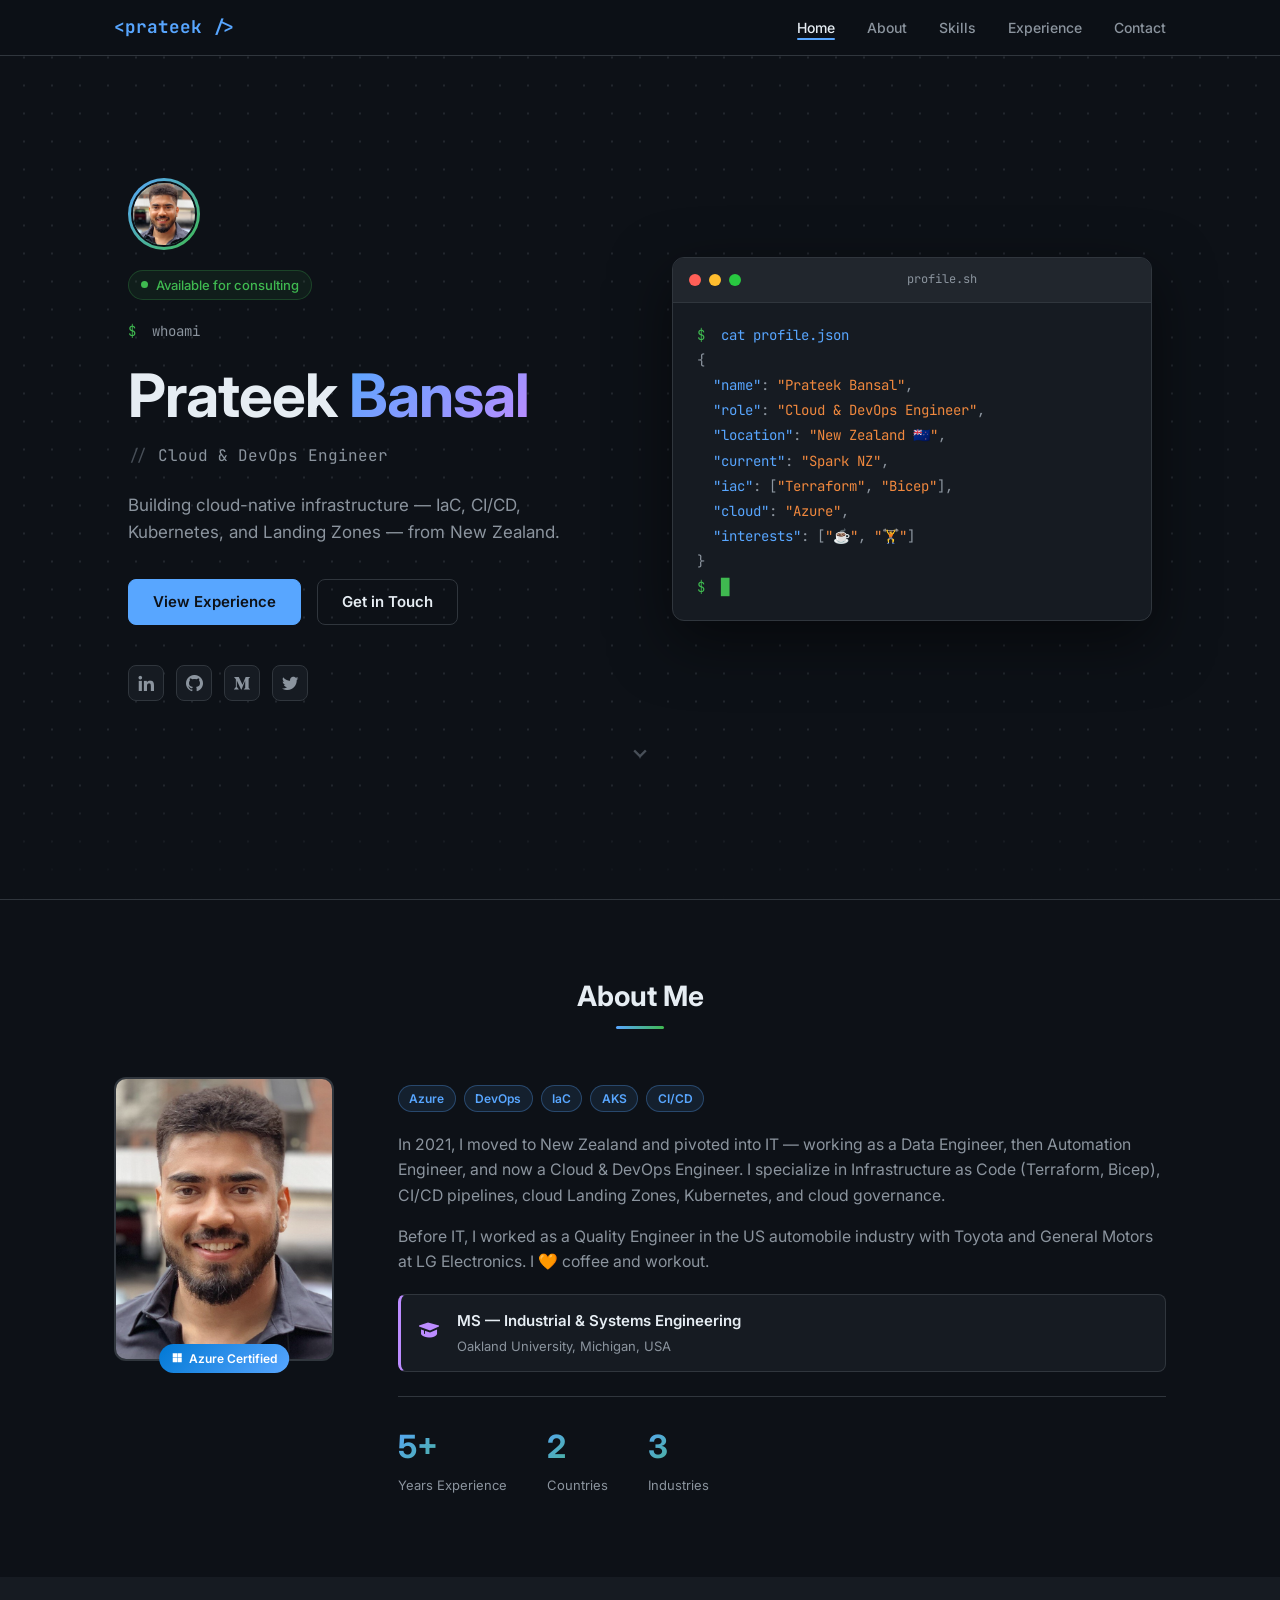
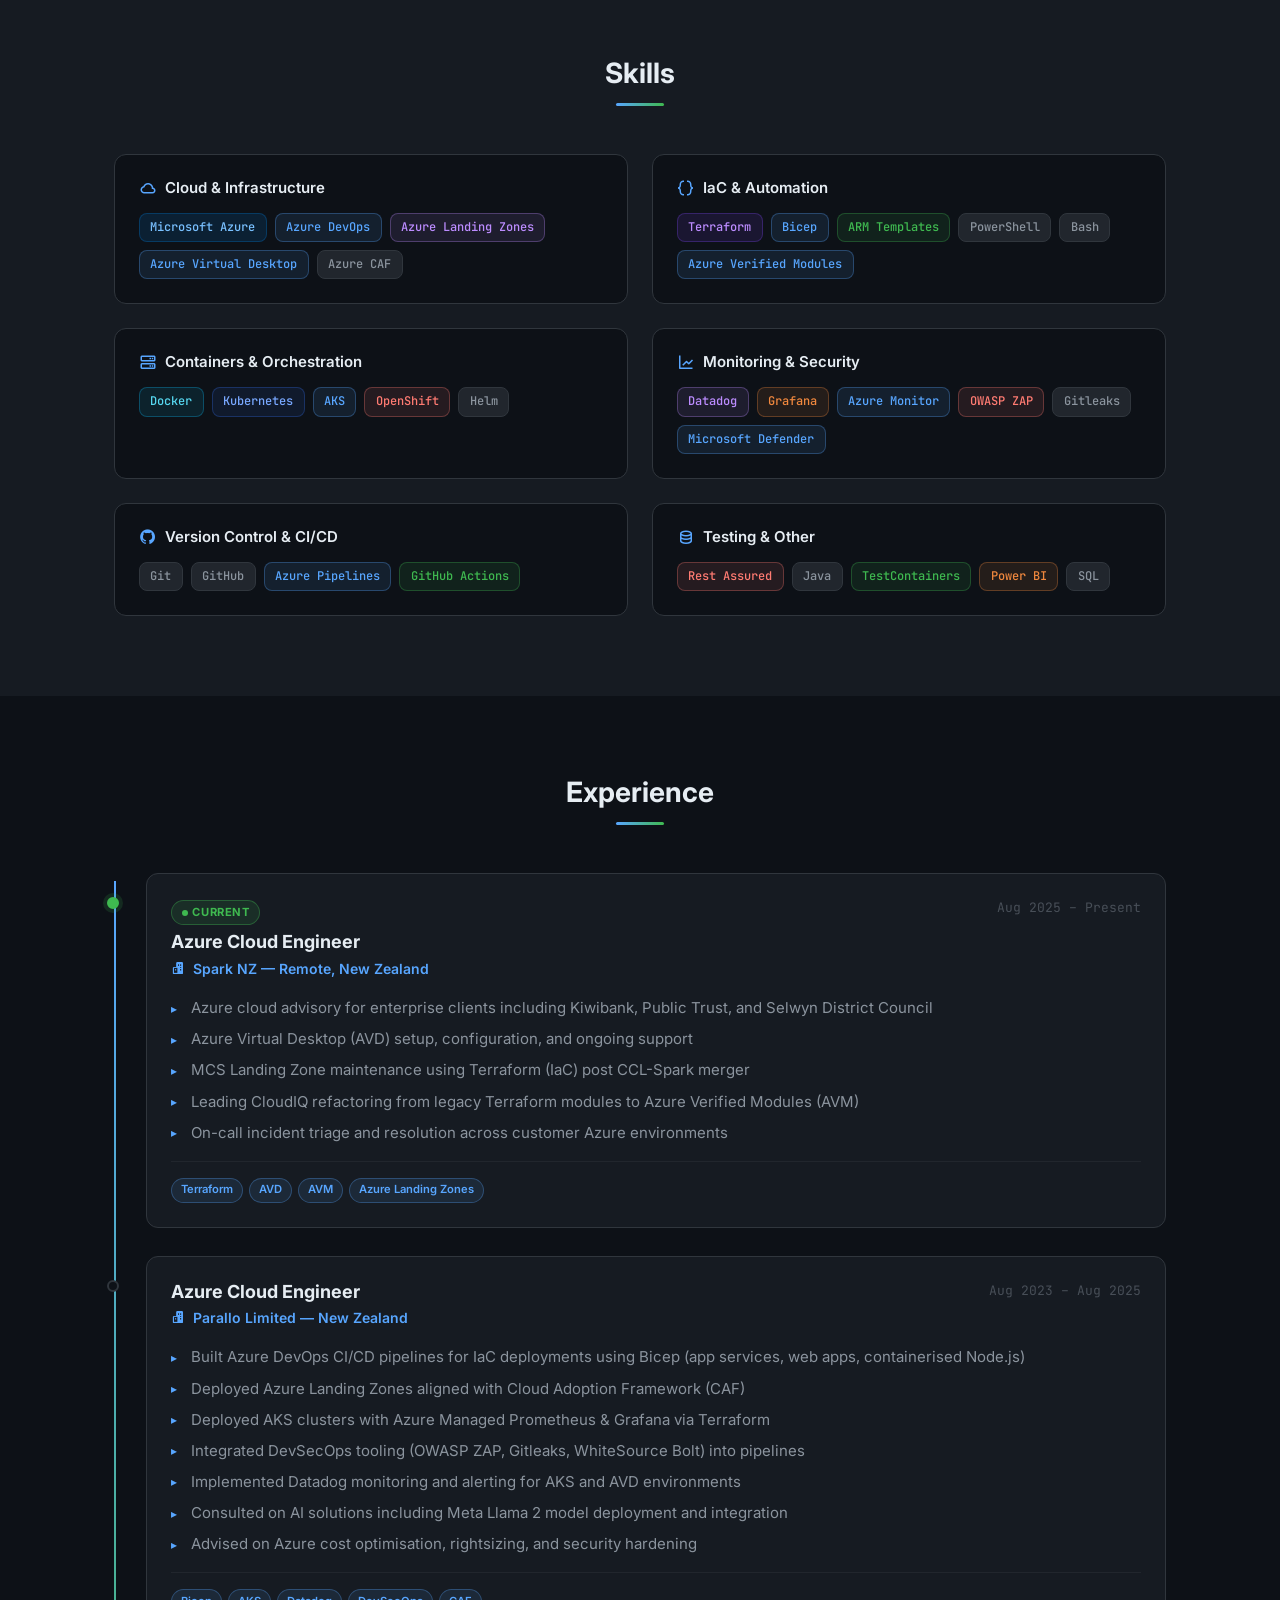
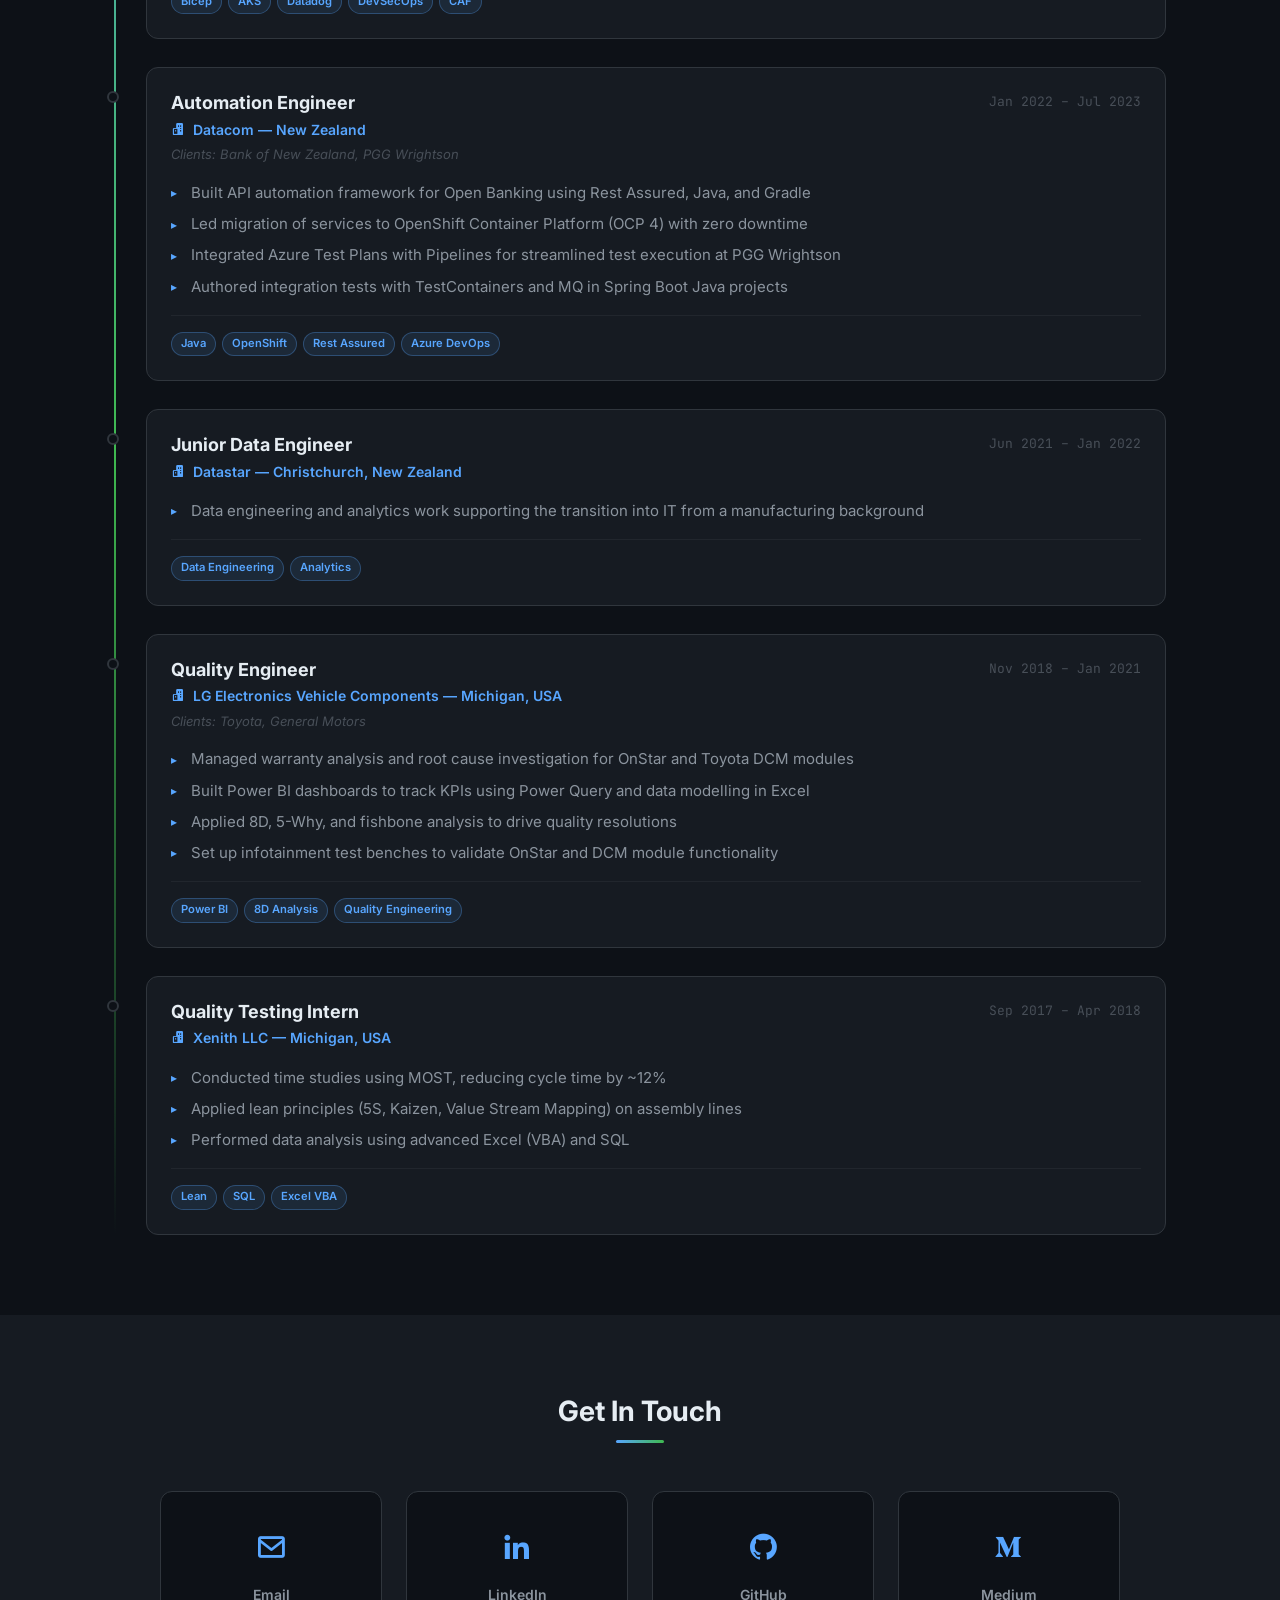
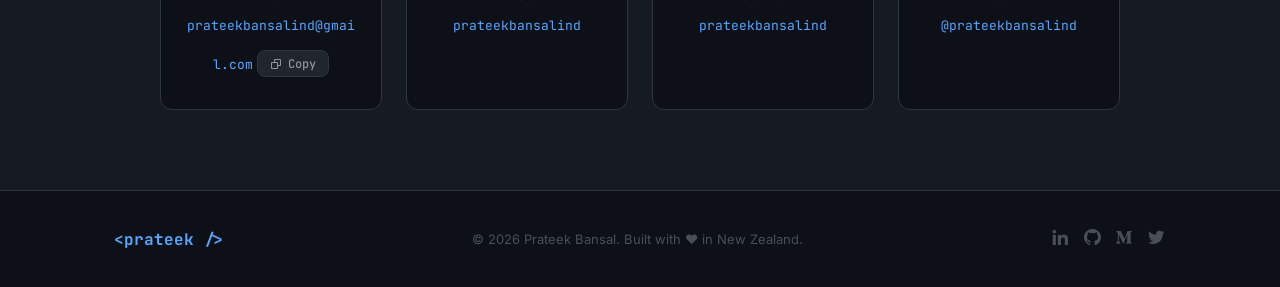
==== index.html @ eccf3412 "Initial commit" ====
<!DOCTYPE html>
<html lang="en">
    <head>
        <meta charset="UTF-8">
        <meta name="viewport" content="width=device-width, initial-scale=1.0">
        <link rel="stylesheet" href="assets/css/styles.css">
        <link href='https://unpkg.com/boxicons@2.1.2/css/boxicons.min.css' rel='stylesheet'>
        <link rel="preconnect" href="https://fonts.googleapis.com">
        <link rel="preconnect" href="https://fonts.gstatic.com" crossorigin>
        <link href="https://fonts.googleapis.com/css2?family=JetBrains+Mono:wght@400;500;700&family=Inter:wght@400;500;600;700&display=swap" rel="stylesheet">
        <title>Prateek Bansal — Cloud Engineer</title>
    </head>
    <body>

        <!-- Scroll progress bar -->
        <div class="scroll-progress" id="scroll-progress"></div>

        <!--===== HEADER =====-->
        <header class="l-header" id="header">
            <nav class="nav bd-container">
                <a href="#" class="nav__logo">&lt;prateek /&gt;</a>

                <div class="nav__menu" id="nav-menu">
                    <ul class="nav__list">
                        <li><a href="#home"       class="nav__link active">Home</a></li>
                        <li><a href="#about"      class="nav__link">About</a></li>
                        <li><a href="#skills"     class="nav__link">Skills</a></li>
                        <li><a href="#experience" class="nav__link">Experience</a></li>
                        <li><a href="#contact"    class="nav__link">Contact</a></li>
                    </ul>
                </div>

                <div class="nav__toggle" id="nav-toggle">
                    <i class='bx bx-menu'></i>
                </div>
            </nav>
        </header>

        <main>
            <!--===== HOME =====-->
            <section class="home" id="home">
                <div class="home__container bd-container">
                    <div class="home__content">

                        <!-- Avatar -->
                        <div class="home__avatar">
                            <img src="assets/img/Linkedin_Pic.jpg" alt="Prateek Bansal">
                        </div>

                        <!-- Status badge -->
                        <div class="home__status">
                            <span class="status-dot"></span>
                            Available for consulting
                        </div>

                        <div class="home__greeting">
                            <span class="home__prompt">$</span>
                            <span class="home__cmd">whoami</span>
                        </div>

                        <h1 class="home__title">Prateek <span class="home__title-accent">Bansal</span></h1>

                        <div class="home__role">
                            <span class="home__role-prefix">// </span>Cloud &amp; DevOps Engineer
                        </div>

                        <p class="home__description">Building cloud-native infrastructure &mdash; IaC, CI/CD, Kubernetes, and Landing Zones &mdash; from New Zealand.</p>

                        <div class="home__cta">
                            <a href="#experience" class="btn btn--primary">View Experience</a>
                            <a href="#contact"    class="btn btn--ghost">Get in Touch</a>
                        </div>

                        <div class="home__social">
                            <a href="https://www.linkedin.com/in/prateekbansalind/" target="_blank" class="home__social-link" aria-label="LinkedIn">
                                <i class='bx bxl-linkedin'></i>
                            </a>
                            <a href="https://github.com/prateekbansalind" target="_blank" class="home__social-link" aria-label="GitHub">
                                <i class='bx bxl-github'></i>
                            </a>
                            <a href="https://medium.com/@prateekbansalind" target="_blank" class="home__social-link" aria-label="Medium">
                                <i class='bx bxl-medium'></i>
                            </a>
                            <a href="https://twitter.com/prateekbansalin" target="_blank" class="home__social-link" aria-label="Twitter">
                                <i class='bx bxl-twitter'></i>
                            </a>
                        </div>
                    </div>

                    <!-- Terminal -->
                    <div class="home__terminal">
                        <div class="terminal">
                            <div class="terminal__header">
                                <span class="terminal__dot terminal__dot--red"></span>
                                <span class="terminal__dot terminal__dot--yellow"></span>
                                <span class="terminal__dot terminal__dot--green"></span>
                                <span class="terminal__title">profile.sh</span>
                            </div>
                            <div class="terminal__body" id="terminal-body">
                                <!-- Lines are injected by JS for typing effect -->
                            </div>
                        </div>
                    </div>
                </div>

                <div class="home__scroll">
                    <a href="#about"><i class='bx bx-chevron-down'></i></a>
                </div>
            </section>

            <!--===== ABOUT =====-->
            <section class="about section" id="about">
                <div class="bd-container">
                    <h2 class="section__title">About Me</h2>

                    <div class="about__container">
                        <div class="about__img-wrap">
                            <div class="about__img-frame">
                                <img src="assets/img/Linkedin_Pic.jpg" alt="Prateek Bansal">
                            </div>
                            <div class="about__img-badge">
                                <i class='bx bxl-microsoft'></i> Azure Certified
                            </div>
                        </div>

                        <div class="about__content">
                            <div class="about__tag-row">
                                <span class="tag">Azure</span>
                                <span class="tag">DevOps</span>
                                <span class="tag">IaC</span>
                                <span class="tag">AKS</span>
                                <span class="tag">CI/CD</span>
                            </div>

                            <p class="about__text">In 2021, I moved to New Zealand and pivoted into IT &mdash; working as a Data Engineer, then Automation Engineer, and now a Cloud &amp; DevOps Engineer. I specialize in Infrastructure as Code (Terraform, Bicep), CI/CD pipelines, cloud Landing Zones, Kubernetes, and cloud governance.</p>
                            <p class="about__text">Before IT, I worked as a Quality Engineer in the US automobile industry with Toyota and General Motors at LG Electronics. I &#x1F9E1; coffee and workout.</p>

                            <!-- Education card -->
                            <div class="education__card">
                                <div class="education__icon"><i class='bx bxs-graduation'></i></div>
                                <div>
                                    <p class="education__degree">MS — Industrial &amp; Systems Engineering</p>
                                    <p class="education__school">Oakland University, Michigan, USA</p>
                                </div>
                            </div>

                            <div class="about__stats">
                                <div class="about__stat">
                                    <span class="about__stat-number">5+</span>
                                    <span class="about__stat-label">Years Experience</span>
                                </div>
                                <div class="about__stat">
                                    <span class="about__stat-number">2</span>
                                    <span class="about__stat-label">Countries</span>
                                </div>
                                <div class="about__stat">
                                    <span class="about__stat-number">3</span>
                                    <span class="about__stat-label">Industries</span>
                                </div>
                            </div>
                        </div>
                    </div>
                </div>
            </section>

            <!--===== SKILLS =====-->
            <section class="skills section" id="skills">
                <div class="bd-container">
                    <h2 class="section__title">Skills</h2>

                    <div class="skills__grid">
                        <div class="skills__category">
                            <h3 class="skills__category-title"><i class='bx bx-cloud'></i> Cloud &amp; Infrastructure</h3>
                            <div class="skills__chips">
                                <span class="chip chip--azure">Microsoft Azure</span>
                                <span class="chip chip--blue">Azure DevOps</span>
                                <span class="chip chip--purple">Azure Landing Zones</span>
                                <span class="chip chip--blue">Azure Virtual Desktop</span>
                                <span class="chip chip--dark">Azure CAF</span>
                            </div>
                        </div>

                        <div class="skills__category">
                            <h3 class="skills__category-title"><i class='bx bx-code-curly'></i> IaC &amp; Automation</h3>
                            <div class="skills__chips">
                                <span class="chip chip--terraform">Terraform</span>
                                <span class="chip chip--blue">Bicep</span>
                                <span class="chip chip--green">ARM Templates</span>
                                <span class="chip chip--dark">PowerShell</span>
                                <span class="chip chip--dark">Bash</span>
                                <span class="chip chip--blue">Azure Verified Modules</span>
                            </div>
                        </div>

                        <div class="skills__category">
                            <h3 class="skills__category-title"><i class='bx bx-server'></i> Containers &amp; Orchestration</h3>
                            <div class="skills__chips">
                                <span class="chip chip--docker">Docker</span>
                                <span class="chip chip--kubernetes">Kubernetes</span>
                                <span class="chip chip--blue">AKS</span>
                                <span class="chip chip--red">OpenShift</span>
                                <span class="chip chip--dark">Helm</span>
                            </div>
                        </div>

                        <div class="skills__category">
                            <h3 class="skills__category-title"><i class='bx bx-line-chart'></i> Monitoring &amp; Security</h3>
                            <div class="skills__chips">
                                <span class="chip chip--purple">Datadog</span>
                                <span class="chip chip--orange">Grafana</span>
                                <span class="chip chip--blue">Azure Monitor</span>
                                <span class="chip chip--red">OWASP ZAP</span>
                                <span class="chip chip--dark">Gitleaks</span>
                                <span class="chip chip--blue">Microsoft Defender</span>
                            </div>
                        </div>

                        <div class="skills__category">
                            <h3 class="skills__category-title"><i class='bx bxl-github'></i> Version Control &amp; CI/CD</h3>
                            <div class="skills__chips">
                                <span class="chip chip--dark">Git</span>
                                <span class="chip chip--dark">GitHub</span>
                                <span class="chip chip--blue">Azure Pipelines</span>
                                <span class="chip chip--green">GitHub Actions</span>
                            </div>
                        </div>

                        <div class="skills__category">
                            <h3 class="skills__category-title"><i class='bx bx-data'></i> Testing &amp; Other</h3>
                            <div class="skills__chips">
                                <span class="chip chip--red">Rest Assured</span>
                                <span class="chip chip--dark">Java</span>
                                <span class="chip chip--green">TestContainers</span>
                                <span class="chip chip--orange">Power BI</span>
                                <span class="chip chip--dark">SQL</span>
                            </div>
                        </div>
                    </div>
                </div>
            </section>

            <!--===== EXPERIENCE =====-->
            <section class="experience section" id="experience">
                <div class="bd-container">
                    <h2 class="section__title">Experience</h2>

                    <div class="timeline">

                        <div class="timeline__item timeline__item--current">
                            <div class="timeline__marker"></div>
                            <div class="timeline__card">
                                <div class="timeline__header">
                                    <div>
                                        <span class="timeline__badge">Current</span>
                                        <h3 class="timeline__role">Azure Cloud Engineer</h3>
                                        <p class="timeline__company"><i class='bx bxs-buildings'></i> Spark NZ &mdash; Remote, New Zealand</p>
                                    </div>
                                    <span class="timeline__date">Aug 2025 – Present</span>
                                </div>
                                <ul class="timeline__list">
                                    <li>Azure cloud advisory for enterprise clients including Kiwibank, Public Trust, and Selwyn District Council</li>
                                    <li>Azure Virtual Desktop (AVD) setup, configuration, and ongoing support</li>
                                    <li>MCS Landing Zone maintenance using Terraform (IaC) post CCL-Spark merger</li>
                                    <li>Leading CloudIQ refactoring from legacy Terraform modules to Azure Verified Modules (AVM)</li>
                                    <li>On-call incident triage and resolution across customer Azure environments</li>
                                </ul>
                                <div class="timeline__tags">
                                    <span class="tag tag--sm">Terraform</span>
                                    <span class="tag tag--sm">AVD</span>
                                    <span class="tag tag--sm">AVM</span>
                                    <span class="tag tag--sm">Azure Landing Zones</span>
                                </div>
                            </div>
                        </div>

                        <div class="timeline__item">
                            <div class="timeline__marker"></div>
                            <div class="timeline__card">
                                <div class="timeline__header">
                                    <div>
                                        <h3 class="timeline__role">Azure Cloud Engineer</h3>
                                        <p class="timeline__company"><i class='bx bxs-buildings'></i> Parallo Limited &mdash; New Zealand</p>
                                    </div>
                                    <span class="timeline__date">Aug 2023 – Aug 2025</span>
                                </div>
                                <ul class="timeline__list">
                                    <li>Built Azure DevOps CI/CD pipelines for IaC deployments using Bicep (app services, web apps, containerised Node.js)</li>
                                    <li>Deployed Azure Landing Zones aligned with Cloud Adoption Framework (CAF)</li>
                                    <li>Deployed AKS clusters with Azure Managed Prometheus &amp; Grafana via Terraform</li>
                                    <li>Integrated DevSecOps tooling (OWASP ZAP, Gitleaks, WhiteSource Bolt) into pipelines</li>
                                    <li>Implemented Datadog monitoring and alerting for AKS and AVD environments</li>
                                    <li>Consulted on AI solutions including Meta Llama 2 model deployment and integration</li>
                                    <li>Advised on Azure cost optimisation, rightsizing, and security hardening</li>
                                </ul>
                                <div class="timeline__tags">
                                    <span class="tag tag--sm">Bicep</span>
                                    <span class="tag tag--sm">AKS</span>
                                    <span class="tag tag--sm">Datadog</span>
                                    <span class="tag tag--sm">DevSecOps</span>
                                    <span class="tag tag--sm">CAF</span>
                                </div>
                            </div>
                        </div>

                        <div class="timeline__item">
                            <div class="timeline__marker"></div>
                            <div class="timeline__card">
                                <div class="timeline__header">
                                    <div>
                                        <h3 class="timeline__role">Automation Engineer</h3>
                                        <p class="timeline__company"><i class='bx bxs-buildings'></i> Datacom &mdash; New Zealand</p>
                                        <p class="timeline__clients">Clients: Bank of New Zealand, PGG Wrightson</p>
                                    </div>
                                    <span class="timeline__date">Jan 2022 – Jul 2023</span>
                                </div>
                                <ul class="timeline__list">
                                    <li>Built API automation framework for Open Banking using Rest Assured, Java, and Gradle</li>
                                    <li>Led migration of services to OpenShift Container Platform (OCP 4) with zero downtime</li>
                                    <li>Integrated Azure Test Plans with Pipelines for streamlined test execution at PGG Wrightson</li>
                                    <li>Authored integration tests with TestContainers and MQ in Spring Boot Java projects</li>
                                </ul>
                                <div class="timeline__tags">
                                    <span class="tag tag--sm">Java</span>
                                    <span class="tag tag--sm">OpenShift</span>
                                    <span class="tag tag--sm">Rest Assured</span>
                                    <span class="tag tag--sm">Azure DevOps</span>
                                </div>
                            </div>
                        </div>

                        <div class="timeline__item">
                            <div class="timeline__marker"></div>
                            <div class="timeline__card">
                                <div class="timeline__header">
                                    <div>
                                        <h3 class="timeline__role">Junior Data Engineer</h3>
                                        <p class="timeline__company"><i class='bx bxs-buildings'></i> Datastar &mdash; Christchurch, New Zealand</p>
                                    </div>
                                    <span class="timeline__date">Jun 2021 – Jan 2022</span>
                                </div>
                                <ul class="timeline__list">
                                    <li>Data engineering and analytics work supporting the transition into IT from a manufacturing background</li>
                                </ul>
                                <div class="timeline__tags">
                                    <span class="tag tag--sm">Data Engineering</span>
                                    <span class="tag tag--sm">Analytics</span>
                                </div>
                            </div>
                        </div>

                        <div class="timeline__item">
                            <div class="timeline__marker"></div>
                            <div class="timeline__card">
                                <div class="timeline__header">
                                    <div>
                                        <h3 class="timeline__role">Quality Engineer</h3>
                                        <p class="timeline__company"><i class='bx bxs-buildings'></i> LG Electronics Vehicle Components &mdash; Michigan, USA</p>
                                        <p class="timeline__clients">Clients: Toyota, General Motors</p>
                                    </div>
                                    <span class="timeline__date">Nov 2018 – Jan 2021</span>
                                </div>
                                <ul class="timeline__list">
                                    <li>Managed warranty analysis and root cause investigation for OnStar and Toyota DCM modules</li>
                                    <li>Built Power BI dashboards to track KPIs using Power Query and data modelling in Excel</li>
                                    <li>Applied 8D, 5-Why, and fishbone analysis to drive quality resolutions</li>
                                    <li>Set up infotainment test benches to validate OnStar and DCM module functionality</li>
                                </ul>
                                <div class="timeline__tags">
                                    <span class="tag tag--sm">Power BI</span>
                                    <span class="tag tag--sm">8D Analysis</span>
                                    <span class="tag tag--sm">Quality Engineering</span>
                                </div>
                            </div>
                        </div>

                        <div class="timeline__item">
                            <div class="timeline__marker"></div>
                            <div class="timeline__card">
                                <div class="timeline__header">
                                    <div>
                                        <h3 class="timeline__role">Quality Testing Intern</h3>
                                        <p class="timeline__company"><i class='bx bxs-buildings'></i> Xenith LLC &mdash; Michigan, USA</p>
                                    </div>
                                    <span class="timeline__date">Sep 2017 – Apr 2018</span>
                                </div>
                                <ul class="timeline__list">
                                    <li>Conducted time studies using MOST, reducing cycle time by ~12%</li>
                                    <li>Applied lean principles (5S, Kaizen, Value Stream Mapping) on assembly lines</li>
                                    <li>Performed data analysis using advanced Excel (VBA) and SQL</li>
                                </ul>
                                <div class="timeline__tags">
                                    <span class="tag tag--sm">Lean</span>
                                    <span class="tag tag--sm">SQL</span>
                                    <span class="tag tag--sm">Excel VBA</span>
                                </div>
                            </div>
                        </div>

                    </div>
                </div>
            </section>

            <!--===== CONTACT =====-->
            <section class="contact section" id="contact">
                <div class="bd-container">
                    <h2 class="section__title">Get In Touch</h2>

                    <div class="contact__container contact__container--4">
                        <div class="contact__card">
                            <div class="contact__icon"><i class='bx bx-envelope'></i></div>
                            <h3 class="contact__label">Email</h3>
                            <a href="mailto:prateekbansalind@gmail.com" class="contact__link" id="email-link">prateekbansalind@gmail.com</a>
                            <button class="copy-btn" id="copy-email" aria-label="Copy email">
                                <i class='bx bx-copy'></i> Copy
                            </button>
                        </div>
                        <div class="contact__card">
                            <div class="contact__icon"><i class='bx bxl-linkedin'></i></div>
                            <h3 class="contact__label">LinkedIn</h3>
                            <a href="https://www.linkedin.com/in/prateekbansalind/" target="_blank" class="contact__link">prateekbansalind</a>
                        </div>
                        <div class="contact__card">
                            <div class="contact__icon"><i class='bx bxl-github'></i></div>
                            <h3 class="contact__label">GitHub</h3>
                            <a href="https://github.com/prateekbansalind" target="_blank" class="contact__link">prateekbansalind</a>
                        </div>
                        <div class="contact__card">
                            <div class="contact__icon"><i class='bx bxl-medium'></i></div>
                            <h3 class="contact__label">Medium</h3>
                            <a href="https://medium.com/@prateekbansalind" target="_blank" class="contact__link">@prateekbansalind</a>
                        </div>
                    </div>
                </div>
            </section>
        </main>

        <!--===== FOOTER =====-->
        <footer class="footer">
            <div class="bd-container footer__container">
                <p class="footer__logo">&lt;prateek /&gt;</p>
                <p class="footer__copy">© 2026 Prateek Bansal. Built with ❤️ in New Zealand.</p>
                <div class="footer__social">
                    <a href="https://www.linkedin.com/in/prateekbansalind/" target="_blank" class="footer__icon"><i class='bx bxl-linkedin'></i></a>
                    <a href="https://github.com/prateekbansalind"           target="_blank" class="footer__icon"><i class='bx bxl-github'></i></a>
                    <a href="https://medium.com/@prateekbansalind"          target="_blank" class="footer__icon"><i class='bx bxl-medium'></i></a>
                    <a href="https://twitter.com/prateekbansalin"           target="_blank" class="footer__icon"><i class='bx bxl-twitter'></i></a>
                </div>
            </div>
        </footer>

        <!-- Back to top -->
        <button class="back-to-top" id="back-to-top" aria-label="Back to top">
            <i class='bx bx-up-arrow-alt'></i>
        </button>

        <!-- Toast notification -->
        <div class="toast" id="toast">Email copied!</div>

        <script src="assets/js/main.js"></script>
    </body>
</html>
---- assets/css/styles.css ----
/* ===== GOOGLE FONTS ===== */
@import url("https://fonts.googleapis.com/css2?family=JetBrains+Mono:wght@400;500;700&family=Inter:wght@400;500;600;700&display=swap");

/* ===== VARIABLES ===== */
:root {
  --bg-primary:    #0d1117;
  --bg-secondary:  #161b22;
  --bg-tertiary:   #21262d;
  --bg-card:       #161b22;
  --border:        #30363d;
  --border-muted:  #21262d;

  --text-primary:  #e6edf3;
  --text-secondary:#8b949e;
  --text-muted:    #484f58;

  --accent-blue:   #58a6ff;
  --accent-green:  #3fb950;
  --accent-purple: #bc8cff;
  --accent-orange: #f0883e;
  --accent-red:    #ff7b72;
  --accent-yellow: #e3b341;

  --font-mono: 'JetBrains Mono', monospace;
  --font-sans: 'Inter', sans-serif;

  --header-height: 3.5rem;
  --radius:        0.5rem;
  --radius-lg:     0.75rem;
}

/* ===== BASE ===== */
*, *::before, *::after { box-sizing: border-box; }
html { scroll-behavior: smooth; }

body {
  margin: 0;
  padding-top: var(--header-height);
  font-family: var(--font-sans);
  font-size: 1rem;
  background-color: var(--bg-primary);
  color: var(--text-primary);
  line-height: 1.6;
}

h1, h2, h3 { margin: 0; line-height: 1.2; }
p  { margin: 0; }
ul { margin: 0; padding: 0; list-style: none; }
a  { text-decoration: none; }
img { max-width: 100%; height: auto; display: block; }

/* ===== SCROLL PROGRESS BAR ===== */
.scroll-progress {
  position: fixed;
  top: 0; left: 0;
  height: 2px;
  width: 0%;
  background: linear-gradient(90deg, var(--accent-blue), var(--accent-green));
  z-index: 200;
  transition: width 0.1s linear;
}

/* ===== LAYOUT ===== */
.bd-container {
  max-width: 1100px;
  margin-left: auto;
  margin-right: auto;
  padding-left: 1.5rem;
  padding-right: 1.5rem;
}

.section {
  padding-top: 5rem;
  padding-bottom: 5rem;
}

.section__title {
  font-size: 1.75rem;
  font-weight: 700;
  color: var(--text-primary);
  text-align: center;
  margin-bottom: 3rem;
  position: relative;
}

.section__title::after {
  content: '';
  display: block;
  width: 3rem;
  height: 3px;
  background: linear-gradient(90deg, var(--accent-blue), var(--accent-green));
  border-radius: 2px;
  margin: 0.75rem auto 0;
}

/* ===== HEADER ===== */
.l-header {
  position: fixed;
  top: 0; left: 0;
  width: 100%;
  height: var(--header-height);
  background-color: rgba(13, 17, 23, 0.85);
  backdrop-filter: blur(12px);
  -webkit-backdrop-filter: blur(12px);
  border-bottom: 1px solid var(--border);
  z-index: 100;
  transition: border-bottom-color 0.3s;
}

.nav {
  height: 100%;
  display: flex;
  align-items: center;
  justify-content: space-between;
}

.nav__logo {
  font-family: var(--font-mono);
  font-size: 1.1rem;
  font-weight: 700;
  color: var(--accent-blue);
}

.nav__list {
  display: flex;
  gap: 2rem;
}

.nav__link {
  font-size: 0.875rem;
  font-weight: 500;
  color: var(--text-secondary);
  transition: color 0.2s;
  position: relative;
}

.nav__link:hover,
.nav__link.active {
  color: var(--text-primary);
}

.nav__link.active::after {
  content: '';
  position: absolute;
  bottom: -4px;
  left: 0; right: 0;
  height: 2px;
  background: var(--accent-blue);
  border-radius: 1px;
}

.nav__toggle {
  display: none;
  font-size: 1.5rem;
  color: var(--text-primary);
  cursor: pointer;
}

/* ===== HOME ===== */
.home {
  min-height: calc(100vh - var(--header-height));
  display: flex;
  flex-direction: column;
  justify-content: center;
  padding-top: 4rem;
  padding-bottom: 4rem;
  border-bottom: 1px solid var(--border);

  /* Subtle dot grid */
  background-image: radial-gradient(circle, rgba(48, 54, 61, 0.6) 1px, transparent 1px);
  background-size: 28px 28px;
  background-position: center center;
  position: relative;
}

/* Fade the dot grid toward bottom */
.home::after {
  content: '';
  position: absolute;
  bottom: 0; left: 0; right: 0;
  height: 120px;
  background: linear-gradient(to bottom, transparent, var(--bg-primary));
  pointer-events: none;
}

.home__container {
  display: grid;
  grid-template-columns: 1fr 1fr;
  gap: 4rem;
  align-items: center;
  position: relative;
  z-index: 1;
}

/* Avatar */
.home__avatar {
  width: 72px;
  height: 72px;
  border-radius: 50%;
  padding: 3px;
  background: linear-gradient(135deg, var(--accent-blue), var(--accent-green));
  margin-bottom: 1.25rem;
  overflow: hidden;
  flex-shrink: 0;
}

.home__avatar img {
  width: 100%;
  height: 100%;
  border-radius: 50%;
  object-fit: cover;
  border: 2px solid var(--bg-primary);
}

/* Status badge */
.home__status {
  display: inline-flex;
  align-items: center;
  gap: 0.5rem;
  font-size: 0.8125rem;
  font-weight: 500;
  color: var(--accent-green);
  background: rgba(63, 185, 80, 0.08);
  border: 1px solid rgba(63, 185, 80, 0.25);
  padding: 0.25rem 0.75rem;
  border-radius: 999px;
  margin-bottom: 1.25rem;
}

.status-dot {
  width: 7px;
  height: 7px;
  border-radius: 50%;
  background: var(--accent-green);
  animation: pulse-dot 2s ease-in-out infinite;
}

@keyframes pulse-dot {
  0%, 100% { box-shadow: 0 0 0 0 rgba(63, 185, 80, 0.4); }
  50%       { box-shadow: 0 0 0 5px rgba(63, 185, 80, 0); }
}

.home__greeting {
  font-family: var(--font-mono);
  font-size: 0.875rem;
  color: var(--accent-green);
  margin-bottom: 1rem;
}

.home__prompt { margin-right: 0.5rem; }
.home__cmd    { color: var(--text-secondary); }

.home__title {
  font-size: clamp(2.5rem, 5vw, 3.75rem);
  font-weight: 700;
  margin-bottom: 0.75rem;
  letter-spacing: -1px;
}

.home__title-accent {
  background: linear-gradient(135deg, var(--accent-blue), var(--accent-purple));
  -webkit-background-clip: text;
  -webkit-text-fill-color: transparent;
  background-clip: text;
}

.home__role {
  font-family: var(--font-mono);
  font-size: 1rem;
  color: var(--text-secondary);
  margin-bottom: 1.5rem;
}

.home__role-prefix { color: var(--text-muted); }

.home__description {
  font-size: 1.0625rem;
  color: var(--text-secondary);
  max-width: 480px;
  margin-bottom: 2rem;
}

.home__cta {
  display: flex;
  gap: 1rem;
  margin-bottom: 2.5rem;
  flex-wrap: wrap;
}

.btn {
  display: inline-flex;
  align-items: center;
  gap: 0.5rem;
  padding: 0.625rem 1.5rem;
  border-radius: var(--radius);
  font-size: 0.9375rem;
  font-weight: 600;
  transition: all 0.2s;
  cursor: pointer;
  border: 1px solid transparent;
}

.btn--primary {
  background-color: var(--accent-blue);
  color: var(--bg-primary);
  border-color: var(--accent-blue);
}

.btn--primary:hover {
  background-color: #79c0ff;
  border-color: #79c0ff;
  transform: translateY(-1px);
  box-shadow: 0 4px 20px rgba(88, 166, 255, 0.3);
}

.btn--ghost {
  background-color: transparent;
  color: var(--text-primary);
  border-color: var(--border);
}

.btn--ghost:hover {
  background-color: var(--bg-tertiary);
  border-color: var(--accent-blue);
  transform: translateY(-1px);
}

.home__social {
  display: flex;
  gap: 0.75rem;
}

.home__social-link {
  display: flex;
  align-items: center;
  justify-content: center;
  width: 2.25rem;
  height: 2.25rem;
  border-radius: var(--radius);
  border: 1px solid var(--border);
  background-color: var(--bg-secondary);
  color: var(--text-secondary);
  font-size: 1.25rem;
  transition: all 0.2s;
}

.home__social-link:hover {
  border-color: var(--accent-blue);
  color: var(--accent-blue);
  transform: translateY(-2px);
}

/* ===== TERMINAL ===== */
.terminal {
  background-color: var(--bg-secondary);
  border: 1px solid var(--border);
  border-radius: var(--radius-lg);
  overflow: hidden;
  box-shadow: 0 20px 60px rgba(0, 0, 0, 0.5);
}

.terminal__header {
  display: flex;
  align-items: center;
  gap: 0.5rem;
  padding: 0.75rem 1rem;
  background-color: var(--bg-tertiary);
  border-bottom: 1px solid var(--border);
}

.terminal__dot {
  width: 12px; height: 12px;
  border-radius: 50%;
}
.terminal__dot--red    { background-color: #ff5f57; }
.terminal__dot--yellow { background-color: #ffbd2e; }
.terminal__dot--green  { background-color: #28c840; }

.terminal__title {
  margin: 0 auto;
  font-family: var(--font-mono);
  font-size: 0.75rem;
  color: var(--text-secondary);
}

.terminal__body {
  padding: 1.25rem 1.5rem;
  font-family: var(--font-mono);
  font-size: 0.875rem;
  line-height: 1.8;
  min-height: 260px;
}

.terminal__body p { margin: 0; }

/* Terminal line type-in animation */
.t-line {
  display: block;
  opacity: 0;
  transform: translateY(4px);
  animation: lineIn 0.2s ease forwards;
}

@keyframes lineIn {
  to { opacity: 1; transform: translateY(0); }
}

.t-prompt { color: var(--accent-green); margin-right: 0.5rem; }
.t-cmd    { color: var(--accent-blue); }
.t-output { color: var(--text-secondary); }
.t-key    { color: var(--accent-blue); }
.t-string { color: var(--accent-orange); }

.t-cursor {
  display: inline-block;
  color: var(--accent-green);
  animation: blink 1s step-end infinite;
}

@keyframes blink {
  50% { opacity: 0; }
}

/* ===== HOME SCROLL HINT ===== */
.home__scroll {
  text-align: center;
  padding-top: 2rem;
  position: relative;
  z-index: 1;
}

.home__scroll a {
  color: var(--text-muted);
  font-size: 1.75rem;
  display: inline-block;
  animation: bounce 2s ease-in-out infinite;
  transition: color 0.2s;
}

.home__scroll a:hover { color: var(--accent-blue); }

@keyframes bounce {
  0%, 100% { transform: translateY(0); }
  50%       { transform: translateY(7px); }
}

/* ===== ABOUT ===== */
.about__container {
  display: grid;
  grid-template-columns: auto 1fr;
  gap: 4rem;
  align-items: start;
}

.about__img-wrap {
  position: relative;
  width: 220px;
  flex-shrink: 0;
}

.about__img-frame {
  border-radius: var(--radius-lg);
  border: 2px solid var(--border);
  overflow: hidden;
  background: var(--bg-secondary);
}

.about__img-frame img {
  width: 220px;
  height: 280px;
  object-fit: cover;
  display: block;
  filter: grayscale(20%);
  transition: filter 0.4s;
}

.about__img-frame:hover img { filter: grayscale(0%); }

.about__img-badge {
  position: absolute;
  bottom: -0.75rem;
  left: 50%;
  transform: translateX(-50%);
  background: linear-gradient(135deg, #0078d4, var(--accent-blue));
  color: #fff;
  font-size: 0.75rem;
  font-weight: 600;
  padding: 0.3rem 0.75rem;
  border-radius: 999px;
  white-space: nowrap;
  display: flex;
  align-items: center;
  gap: 0.35rem;
}

.about__content { padding-top: 0.5rem; }

.about__tag-row {
  display: flex;
  flex-wrap: wrap;
  gap: 0.5rem;
  margin-bottom: 1.25rem;
}

.tag {
  font-size: 0.75rem;
  font-weight: 600;
  padding: 0.2rem 0.65rem;
  border-radius: 999px;
  background-color: rgba(88, 166, 255, 0.1);
  color: var(--accent-blue);
  border: 1px solid rgba(88, 166, 255, 0.3);
}

.tag--sm {
  font-size: 0.7rem;
  padding: 0.15rem 0.55rem;
}

.about__text {
  color: var(--text-secondary);
  margin-bottom: 1rem;
  font-size: 0.9875rem;
}

/* Education card */
.education__card {
  display: flex;
  align-items: center;
  gap: 1rem;
  background: var(--bg-secondary);
  border: 1px solid var(--border);
  border-left: 3px solid var(--accent-purple);
  border-radius: var(--radius);
  padding: 0.875rem 1rem;
  margin: 1.25rem 0;
}

.education__icon {
  font-size: 1.5rem;
  color: var(--accent-purple);
  flex-shrink: 0;
}

.education__degree {
  font-size: 0.9375rem;
  font-weight: 600;
  color: var(--text-primary);
}

.education__school {
  font-size: 0.8125rem;
  color: var(--text-secondary);
  margin-top: 0.15rem;
}

.about__stats {
  display: flex;
  gap: 2.5rem;
  margin-top: 1.5rem;
  padding-top: 1.5rem;
  border-top: 1px solid var(--border);
}

.about__stat-number {
  display: block;
  font-size: 2rem;
  font-weight: 700;
  background: linear-gradient(135deg, var(--accent-blue), var(--accent-green));
  -webkit-background-clip: text;
  -webkit-text-fill-color: transparent;
  background-clip: text;
}

.about__stat-label {
  font-size: 0.8125rem;
  color: var(--text-secondary);
}

/* ===== SKILLS ===== */
.skills { background-color: var(--bg-secondary); }

.skills__grid {
  display: grid;
  grid-template-columns: repeat(2, 1fr);
  gap: 1.5rem;
}

.skills__category {
  background-color: var(--bg-primary);
  border: 1px solid var(--border);
  border-radius: var(--radius-lg);
  padding: 1.5rem;
  transition: border-color 0.2s, transform 0.2s;
}

.skills__category:hover {
  border-color: rgba(88, 166, 255, 0.4);
  transform: translateY(-2px);
}

.skills__category-title {
  display: flex;
  align-items: center;
  gap: 0.5rem;
  font-size: 0.9375rem;
  font-weight: 600;
  color: var(--text-primary);
  margin-bottom: 1rem;
}

.skills__category-title i {
  color: var(--accent-blue);
  font-size: 1.125rem;
}

.skills__chips {
  display: flex;
  flex-wrap: wrap;
  gap: 0.5rem;
}

/* Chip variants */
.chip {
  font-family: var(--font-mono);
  font-size: 0.75rem;
  font-weight: 500;
  padding: 0.25rem 0.65rem;
  border-radius: var(--radius);
  border: 1px solid;
  transition: transform 0.15s;
}

.chip:hover { transform: translateY(-1px); }

.chip--blue      { background: rgba(88,166,255,0.1);  color: var(--accent-blue);   border-color: rgba(88,166,255,0.3);  }
.chip--green     { background: rgba(63,185,80,0.1);   color: var(--accent-green);  border-color: rgba(63,185,80,0.3);   }
.chip--purple    { background: rgba(188,140,255,0.1); color: var(--accent-purple); border-color: rgba(188,140,255,0.3); }
.chip--orange    { background: rgba(240,136,62,0.1);  color: var(--accent-orange); border-color: rgba(240,136,62,0.3);  }
.chip--red       { background: rgba(255,123,114,0.1); color: var(--accent-red);    border-color: rgba(255,123,114,0.3); }
.chip--dark      { background: var(--bg-tertiary);    color: var(--text-secondary); border-color: var(--border);        }
.chip--azure     { background: rgba(0,120,212,0.15);  color: #79c0ff;              border-color: rgba(0,120,212,0.3);   }
.chip--terraform { background: rgba(122,67,234,0.12); color: #bc8cff;              border-color: rgba(122,67,234,0.3);  }
.chip--docker    { background: rgba(13,183,237,0.1);  color: #56d7f0;              border-color: rgba(13,183,237,0.3);  }
.chip--kubernetes{ background: rgba(50,108,229,0.1);  color: #79a8ff;              border-color: rgba(50,108,229,0.3);  }

/* ===== EXPERIENCE / TIMELINE ===== */
.timeline {
  position: relative;
  padding-left: 2rem;
}

.timeline::before {
  content: '';
  position: absolute;
  left: 0;
  top: 0.5rem;
  bottom: 0;
  width: 2px;
  background: linear-gradient(to bottom, var(--accent-blue), var(--accent-green) 60%, transparent);
}

.timeline__item {
  position: relative;
  margin-bottom: 1.75rem;
}

.timeline__item:last-child { margin-bottom: 0; }

.timeline__marker {
  position: absolute;
  left: -2.45rem;
  top: 1.5rem;
  width: 12px; height: 12px;
  border-radius: 50%;
  background-color: var(--bg-primary);
  border: 2px solid var(--border);
  transition: border-color 0.2s;
  z-index: 1;
}

.timeline__item--current .timeline__marker {
  border-color: var(--accent-green);
  background-color: var(--accent-green);
  box-shadow: 0 0 0 4px rgba(63, 185, 80, 0.15);
}

.timeline__item:hover .timeline__marker {
  border-color: var(--accent-blue);
}

/* Card with left-border accent on hover */
.timeline__card {
  position: relative;
  background-color: var(--bg-secondary);
  border: 1px solid var(--border);
  border-radius: var(--radius-lg);
  padding: 1.5rem;
  overflow: hidden;
  transition: border-color 0.2s, transform 0.2s;
}

.timeline__card::before {
  content: '';
  position: absolute;
  left: 0; top: 0; bottom: 0;
  width: 3px;
  background: var(--accent-blue);
  border-radius: var(--radius-lg) 0 0 var(--radius-lg);
  opacity: 0;
  transition: opacity 0.2s;
}

.timeline__item--current .timeline__card::before {
  background: var(--accent-green);
}

.timeline__card:hover {
  border-color: rgba(88, 166, 255, 0.3);
  transform: translateX(3px);
}

.timeline__card:hover::before { opacity: 1; }

.timeline__item--current .timeline__card:hover {
  border-color: rgba(63, 185, 80, 0.3);
}

.timeline__header {
  display: flex;
  justify-content: space-between;
  align-items: flex-start;
  gap: 1rem;
  margin-bottom: 1rem;
}

.timeline__badge {
  display: inline-flex;
  align-items: center;
  gap: 0.3rem;
  font-size: 0.7rem;
  font-weight: 700;
  padding: 0.15rem 0.6rem;
  background-color: rgba(63, 185, 80, 0.12);
  color: var(--accent-green);
  border: 1px solid rgba(63, 185, 80, 0.35);
  border-radius: 999px;
  text-transform: uppercase;
  letter-spacing: 0.05em;
  margin-bottom: 0.4rem;
}

.timeline__badge::before {
  content: '';
  width: 6px; height: 6px;
  border-radius: 50%;
  background: var(--accent-green);
  animation: pulse-dot 2s ease-in-out infinite;
}

.timeline__role {
  font-size: 1.125rem;
  font-weight: 700;
  color: var(--text-primary);
  margin-bottom: 0.3rem;
}

.timeline__company {
  font-size: 0.875rem;
  font-weight: 600;
  color: var(--accent-blue);
}

.timeline__company i { margin-right: 0.25rem; }

.timeline__clients {
  font-size: 0.8125rem;
  color: var(--text-muted);
  font-style: italic;
  margin-top: 0.2rem;
}

.timeline__date {
  font-family: var(--font-mono);
  font-size: 0.8125rem;
  color: var(--text-muted);
  white-space: nowrap;
  flex-shrink: 0;
}

.timeline__list {
  list-style: none;
  padding: 0;
  margin-bottom: 1rem;
}

.timeline__list li {
  position: relative;
  padding-left: 1.25rem;
  margin-bottom: 0.45rem;
  font-size: 0.9375rem;
  color: var(--text-secondary);
}

.timeline__list li::before {
  content: '▸';
  position: absolute;
  left: 0;
  color: var(--accent-blue);
  font-size: 0.75rem;
  top: 0.15rem;
}

.timeline__tags {
  display: flex;
  flex-wrap: wrap;
  gap: 0.4rem;
  padding-top: 1rem;
  border-top: 1px solid var(--border-muted);
}

/* ===== CONTACT ===== */
.contact { background-color: var(--bg-secondary); }

.contact__container {
  display: grid;
  grid-template-columns: repeat(3, 1fr);
  gap: 1.5rem;
  max-width: 750px;
  margin: 0 auto;
}

.contact__container--4 {
  grid-template-columns: repeat(4, 1fr);
  max-width: 960px;
}

.contact__card {
  background: var(--bg-primary);
  border: 1px solid var(--border);
  border-radius: var(--radius-lg);
  padding: 2rem 1.5rem;
  text-align: center;
  transition: border-color 0.2s, transform 0.2s;
}

.contact__card:hover {
  border-color: rgba(88, 166, 255, 0.4);
  transform: translateY(-3px);
}

.contact__icon {
  font-size: 2rem;
  color: var(--accent-blue);
  margin-bottom: 0.75rem;
}

.contact__label {
  font-size: 0.875rem;
  font-weight: 600;
  color: var(--text-secondary);
  margin-bottom: 0.5rem;
}

.contact__link {
  font-family: var(--font-mono);
  font-size: 0.8125rem;
  color: var(--accent-blue);
  transition: color 0.2s;
  word-break: break-all;
}

.contact__link:hover { color: #79c0ff; text-decoration: underline; }

/* Copy button */
.copy-btn {
  display: inline-flex;
  align-items: center;
  gap: 0.35rem;
  margin-top: 0.75rem;
  padding: 0.3rem 0.75rem;
  font-size: 0.75rem;
  font-family: var(--font-mono);
  font-weight: 500;
  color: var(--text-secondary);
  background: var(--bg-tertiary);
  border: 1px solid var(--border);
  border-radius: var(--radius);
  cursor: pointer;
  transition: all 0.2s;
}

.copy-btn:hover {
  color: var(--accent-blue);
  border-color: var(--accent-blue);
}

.copy-btn.copied {
  color: var(--accent-green);
  border-color: var(--accent-green);
}

/* Toast */
.toast {
  position: fixed;
  bottom: 5rem;
  left: 50%;
  transform: translateX(-50%) translateY(10px);
  background: var(--bg-tertiary);
  border: 1px solid var(--accent-green);
  color: var(--accent-green);
  font-family: var(--font-mono);
  font-size: 0.8125rem;
  padding: 0.5rem 1.25rem;
  border-radius: 999px;
  opacity: 0;
  pointer-events: none;
  transition: opacity 0.25s, transform 0.25s;
  z-index: 300;
}

.toast.show {
  opacity: 1;
  transform: translateX(-50%) translateY(0);
}

/* ===== FOOTER ===== */
.footer {
  padding: 2rem 0;
  border-top: 1px solid var(--border);
}

.footer__container {
  display: flex;
  align-items: center;
  justify-content: space-between;
  flex-wrap: wrap;
  gap: 1rem;
}

.footer__logo {
  font-family: var(--font-mono);
  font-weight: 700;
  color: var(--accent-blue);
  font-size: 1rem;
}

.footer__copy {
  font-size: 0.8125rem;
  color: var(--text-muted);
}

.footer__social { display: flex; gap: 0.75rem; }

.footer__icon {
  font-size: 1.25rem;
  color: var(--text-muted);
  transition: color 0.2s;
}

.footer__icon:hover { color: var(--accent-blue); }

/* ===== BACK TO TOP ===== */
.back-to-top {
  position: fixed;
  bottom: 1.75rem;
  right: 1.75rem;
  width: 2.5rem;
  height: 2.5rem;
  border-radius: var(--radius);
  background: var(--bg-tertiary);
  border: 1px solid var(--border);
  color: var(--text-secondary);
  font-size: 1.25rem;
  display: flex;
  align-items: center;
  justify-content: center;
  cursor: pointer;
  opacity: 0;
  pointer-events: none;
  transform: translateY(8px);
  transition: all 0.25s;
  z-index: 99;
}

.back-to-top.visible {
  opacity: 1;
  pointer-events: auto;
  transform: translateY(0);
}

.back-to-top:hover {
  border-color: var(--accent-blue);
  color: var(--accent-blue);
  transform: translateY(-2px);
}

/* ===== MOBILE NAV ===== */
@media screen and (max-width: 767px) {
  .nav__menu {
    position: fixed;
    top: var(--header-height);
    right: -100%;
    width: 75%;
    height: 100%;
    background-color: var(--bg-secondary);
    border-left: 1px solid var(--border);
    padding: 2rem;
    transition: 0.3s;
    z-index: 99;
  }

  .nav__menu.show { right: 0; }

  .nav__list {
    flex-direction: column;
    gap: 0;
  }

  .nav__link {
    display: block;
    padding: 1rem 0;
    font-size: 1rem;
    border-bottom: 1px solid var(--border-muted);
  }

  .nav__toggle { display: block; }
}

/* ===== RESPONSIVE ===== */
@media screen and (max-width: 900px) {
  .home__container {
    grid-template-columns: 1fr;
    gap: 3rem;
  }

  .home__terminal { order: -1; }

  .skills__grid { grid-template-columns: 1fr; }

  .contact__container,
  .contact__container--4 {
    grid-template-columns: repeat(2, 1fr);
    max-width: 480px;
  }
}

@media screen and (max-width: 768px) {
  .about__container {
    grid-template-columns: 1fr;
    gap: 3rem;
  }

  .about__img-wrap {
    width: 180px;
    margin: 0 auto;
  }

  .about__img-frame img {
    width: 180px;
    height: 230px;
  }

  .about__stats { gap: 1.5rem; }

  .timeline { padding-left: 1.5rem; }

  .timeline__header {
    flex-direction: column;
    align-items: flex-start;
  }

  .timeline__date {
    order: -1;
    font-size: 0.75rem;
  }

  .footer__container {
    flex-direction: column;
    align-items: center;
    text-align: center;
  }
}

@media screen and (max-width: 480px) {
  .home__title { font-size: 2rem; }
  .home__cta   { flex-direction: column; }
  .btn         { text-align: center; justify-content: center; }
  .about__stats { flex-direction: column; gap: 1rem; }
}
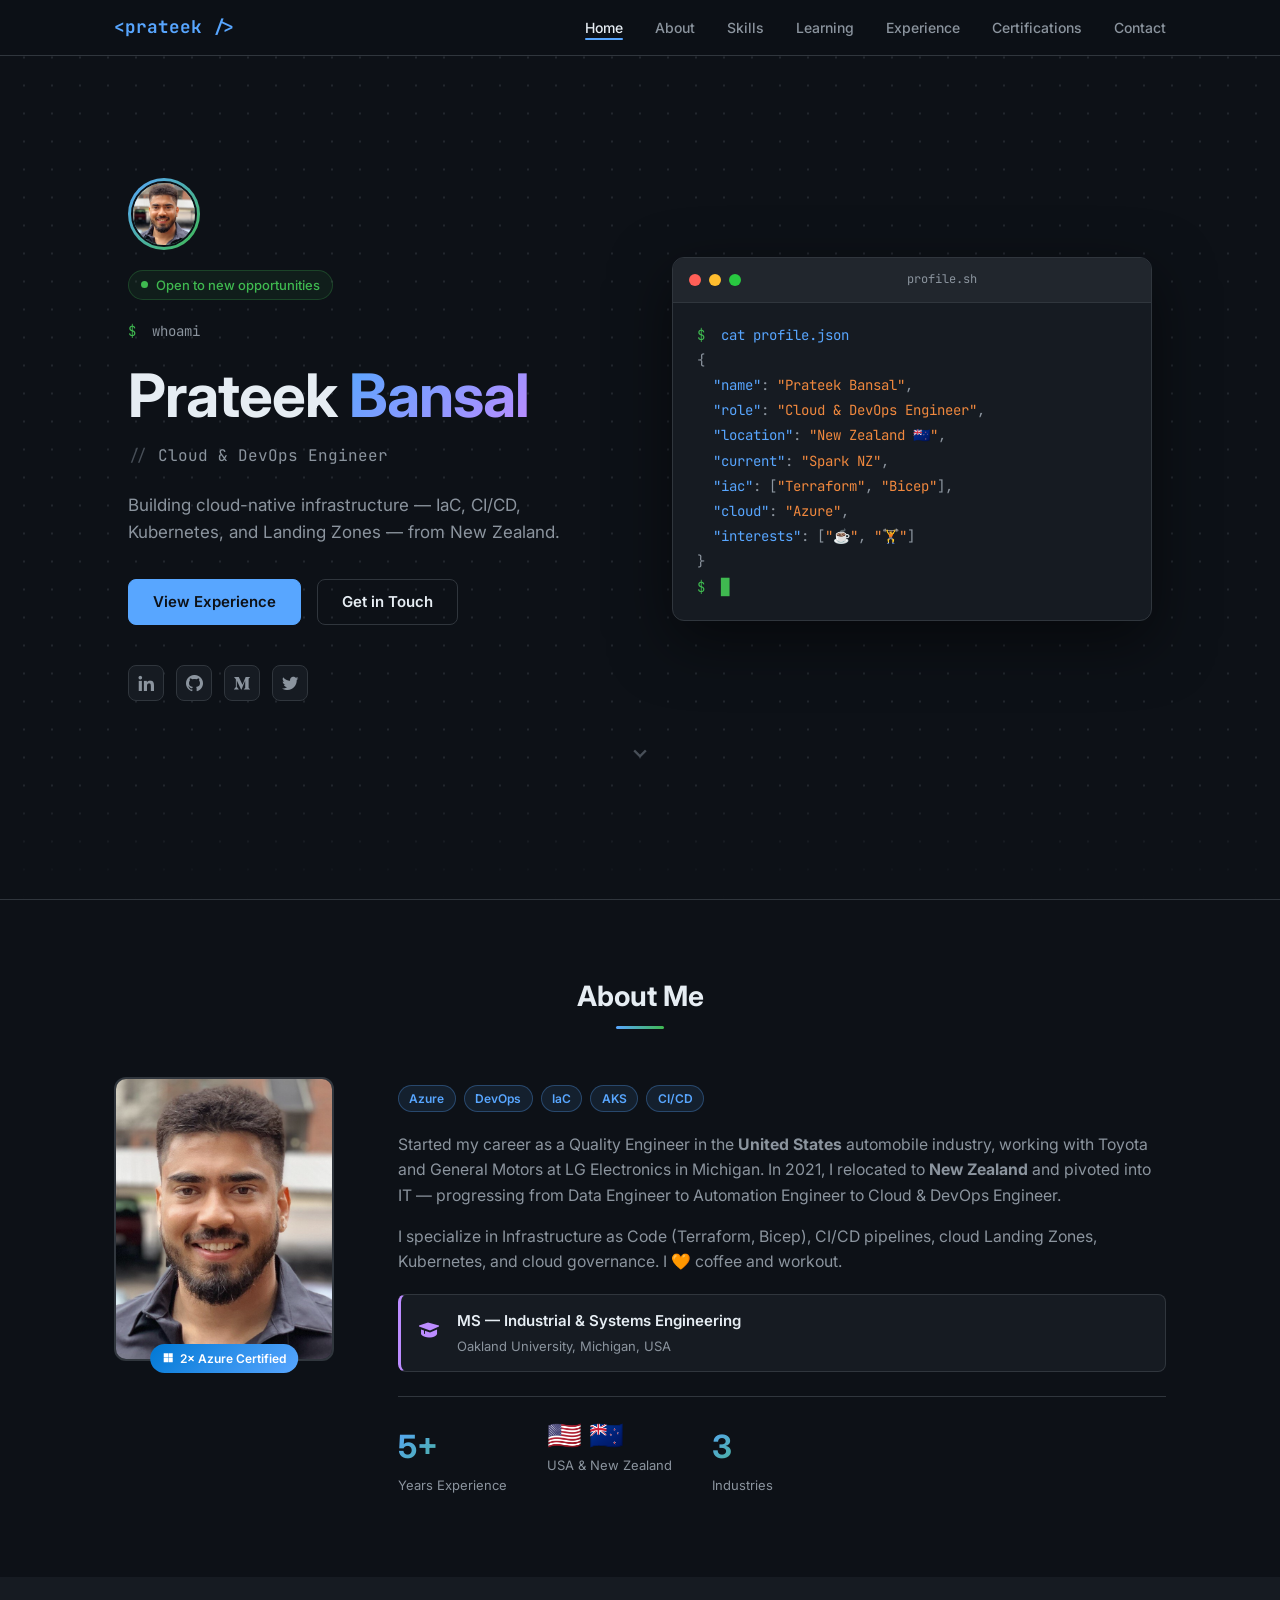
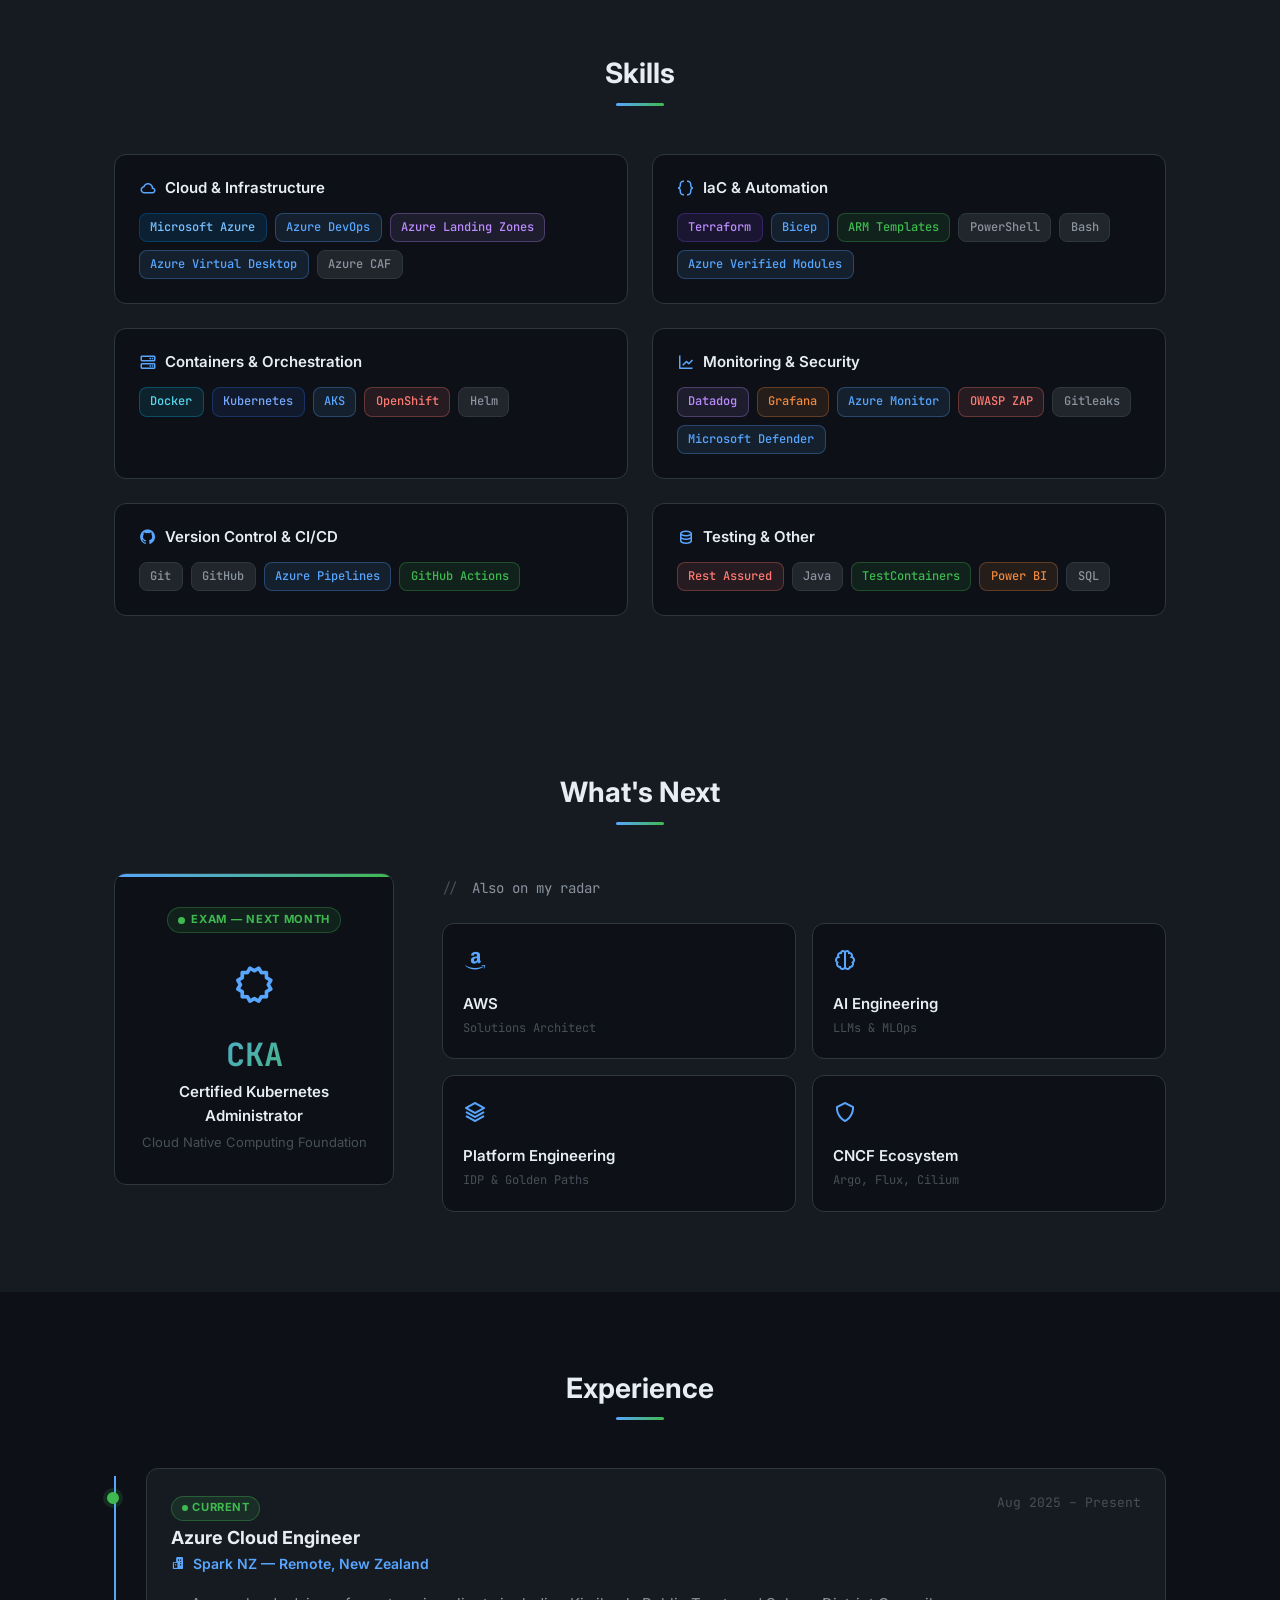
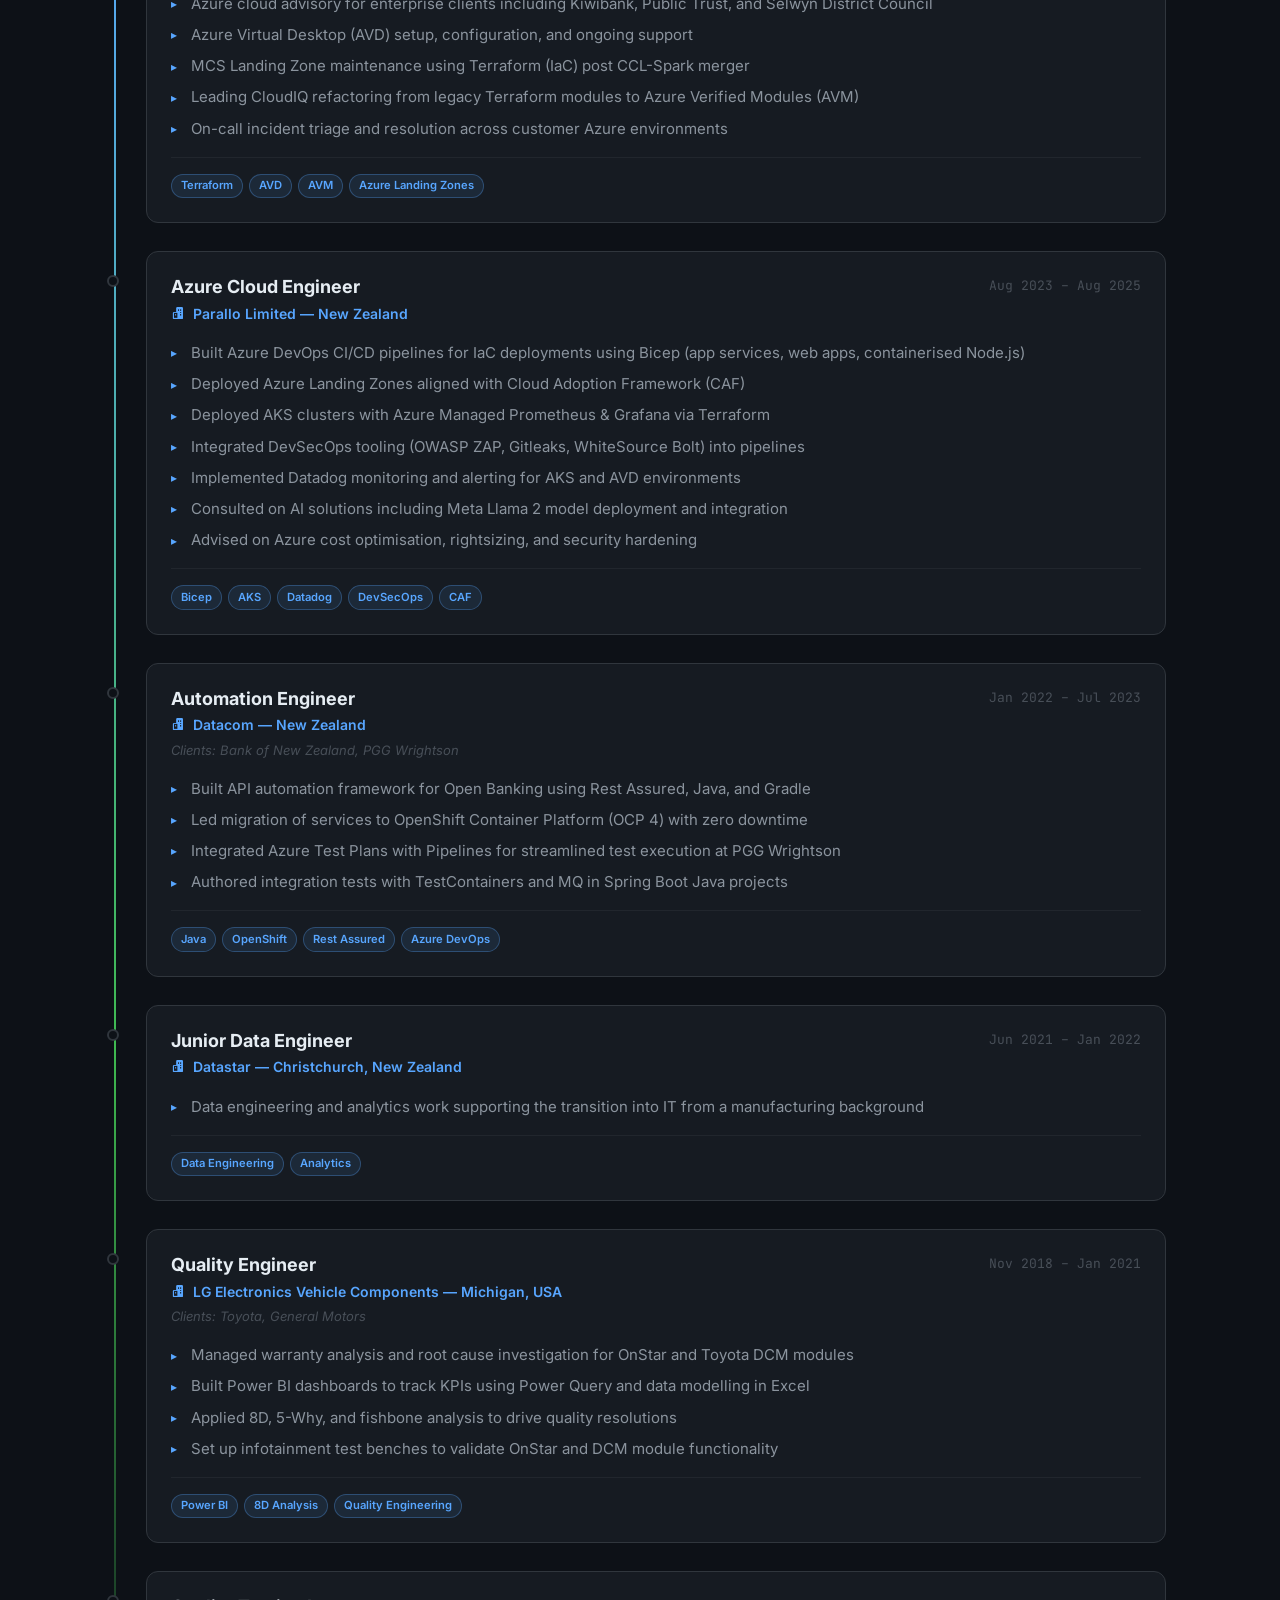
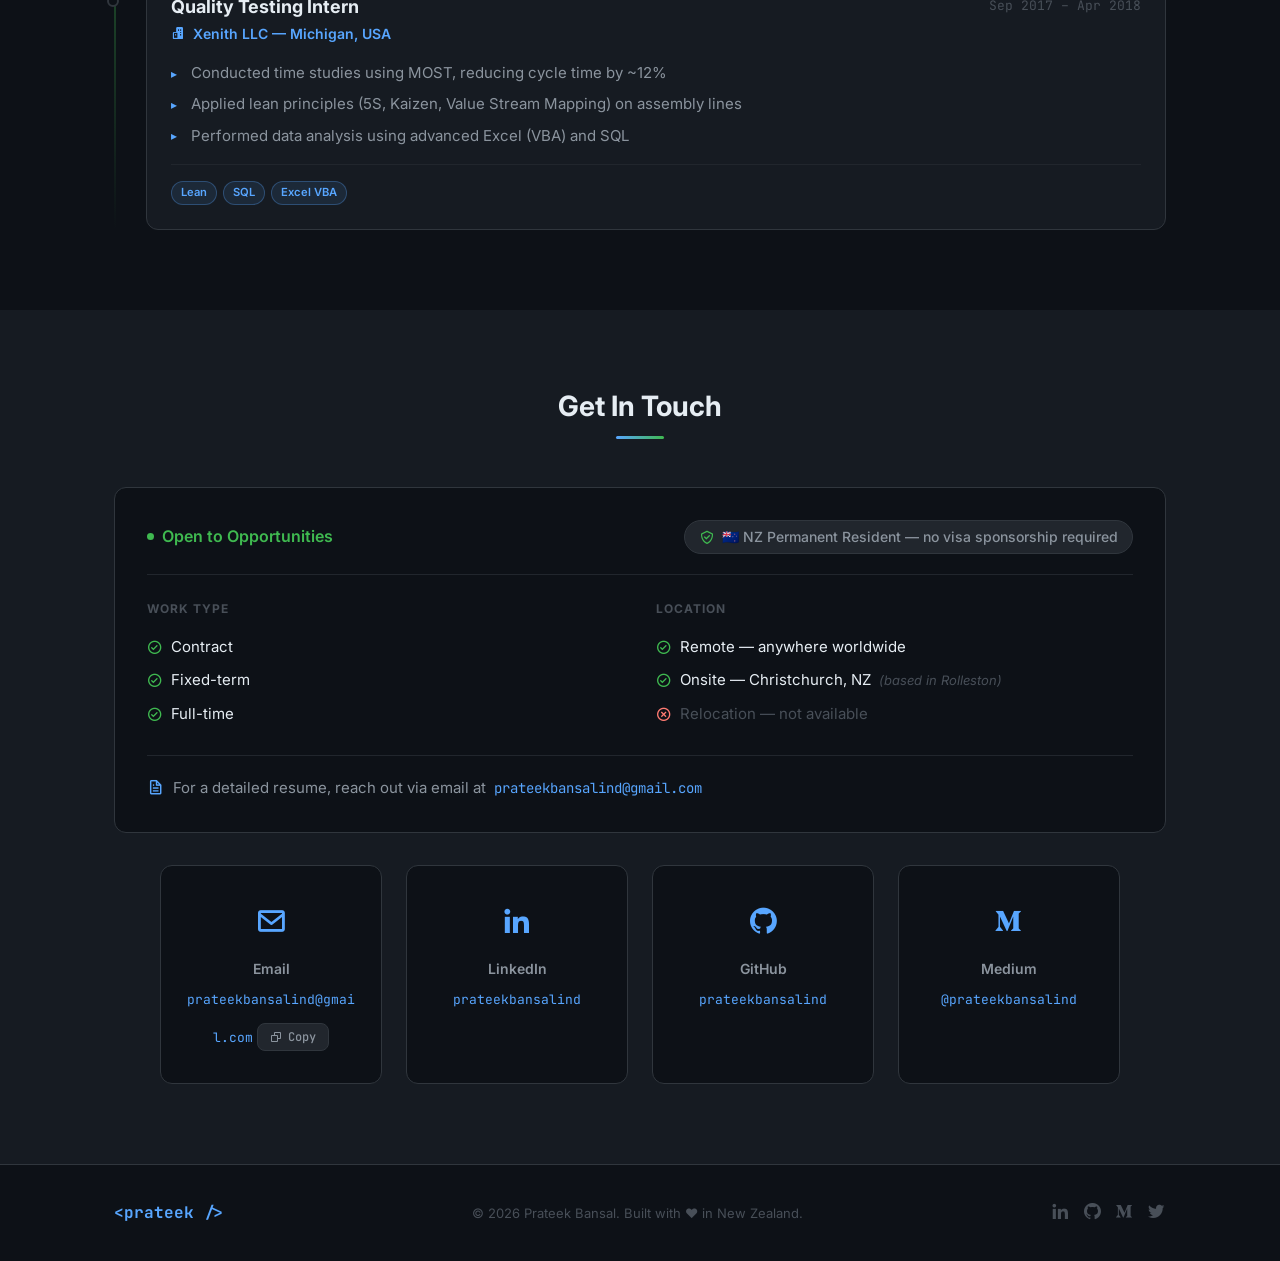
==== commit 9d56d89c: "Redesign to modern GitHub dark theme with new sections and certs page - Full dark theme redesign (Gi" ====
--- a/index.html
+++ b/index.html
@@ -25,7 +25,9 @@
                         <li><a href="#home"       class="nav__link active">Home</a></li>
                         <li><a href="#about"      class="nav__link">About</a></li>
                         <li><a href="#skills"     class="nav__link">Skills</a></li>
+                        <li><a href="#learning"   class="nav__link">Learning</a></li>
                         <li><a href="#experience" class="nav__link">Experience</a></li>
+                        <li><a href="certs.html"  class="nav__link">Certifications</a></li>
                         <li><a href="#contact"    class="nav__link">Contact</a></li>
                     </ul>
                 </div>
@@ -50,7 +52,7 @@
                         <!-- Status badge -->
                         <div class="home__status">
                             <span class="status-dot"></span>
-                            Available for consulting
+                            Open to new opportunities
                         </div>
 
                         <div class="home__greeting">
@@ -118,9 +120,9 @@
                             <div class="about__img-frame">
                                 <img src="assets/img/Linkedin_Pic.jpg" alt="Prateek Bansal">
                             </div>
-                            <div class="about__img-badge">
-                                <i class='bx bxl-microsoft'></i> Azure Certified
-                            </div>
+                            <a href="certs.html" class="about__img-badge">
+                                <i class='bx bxl-microsoft'></i> 2× Azure Certified
+                            </a>
                         </div>
 
                         <div class="about__content">
@@ -132,8 +134,8 @@
                                 <span class="tag">CI/CD</span>
                             </div>
 
-                            <p class="about__text">In 2021, I moved to New Zealand and pivoted into IT &mdash; working as a Data Engineer, then Automation Engineer, and now a Cloud &amp; DevOps Engineer. I specialize in Infrastructure as Code (Terraform, Bicep), CI/CD pipelines, cloud Landing Zones, Kubernetes, and cloud governance.</p>
-                            <p class="about__text">Before IT, I worked as a Quality Engineer in the US automobile industry with Toyota and General Motors at LG Electronics. I &#x1F9E1; coffee and workout.</p>
+                            <p class="about__text">Started my career as a Quality Engineer in the <strong>United States</strong> automobile industry, working with Toyota and General Motors at LG Electronics in Michigan. In 2021, I relocated to <strong>New Zealand</strong> and pivoted into IT &mdash; progressing from Data Engineer to Automation Engineer to Cloud &amp; DevOps Engineer.</p>
+                            <p class="about__text">I specialize in Infrastructure as Code (Terraform, Bicep), CI/CD pipelines, cloud Landing Zones, Kubernetes, and cloud governance. I &#x1F9E1; coffee and workout.</p>
 
                             <!-- Education card -->
                             <div class="education__card">
@@ -150,8 +152,8 @@
                                     <span class="about__stat-label">Years Experience</span>
                                 </div>
                                 <div class="about__stat">
-                                    <span class="about__stat-number">2</span>
-                                    <span class="about__stat-label">Countries</span>
+                                    <span class="about__stat-flags">🇺🇸 🇳🇿</span>
+                                    <span class="about__stat-label">USA &amp; New Zealand</span>
                                 </div>
                                 <div class="about__stat">
                                     <span class="about__stat-number">3</span>
@@ -235,6 +237,59 @@
                                 <span class="chip chip--dark">SQL</span>
                             </div>
                         </div>
+                    </div>
+                </div>
+            </section>
+
+            <!--===== LEARNING =====-->
+            <section class="learning section" id="learning">
+                <div class="bd-container">
+                    <h2 class="section__title">What's Next</h2>
+
+                    <div class="learning__container">
+
+                        <!-- Featured upcoming cert -->
+                        <div class="learning__featured">
+                            <div class="learning__cert-card">
+                                <div class="learning__cert-badge">
+                                    <span class="status-dot"></span> Exam — Next Month
+                                </div>
+                                <div class="learning__cert-icon"><i class='bx bx-certification'></i></div>
+                                <h3 class="learning__cert-title">CKA</h3>
+                                <p class="learning__cert-fullname">Certified Kubernetes Administrator</p>
+                                <p class="learning__cert-org">Cloud Native Computing Foundation</p>
+                            </div>
+                        </div>
+
+                        <!-- On my radar -->
+                        <div class="learning__radar">
+                            <p class="learning__radar-title">
+                                <span class="t-prompt">//</span> Also on my radar
+                            </p>
+                            <div class="learning__items">
+                                <div class="learning__item">
+                                    <div class="learning__item-icon"><i class='bx bxl-amazon'></i></div>
+                                    <span class="learning__item-name">AWS</span>
+                                    <span class="learning__item-sub">Solutions Architect</span>
+                                </div>
+                                <div class="learning__item">
+                                    <div class="learning__item-icon"><i class='bx bx-brain'></i></div>
+                                    <span class="learning__item-name">AI Engineering</span>
+                                    <span class="learning__item-sub">LLMs &amp; MLOps</span>
+                                </div>
+                                <div class="learning__item">
+                                    <div class="learning__item-icon"><i class='bx bx-layer'></i></div>
+                                    <span class="learning__item-name">Platform Engineering</span>
+                                    <span class="learning__item-sub">IDP &amp; Golden Paths</span>
+                                </div>
+                                <div class="learning__item">
+                                    <div class="learning__item-icon"><i class='bx bx-shield'></i></div>
+                                    <span class="learning__item-name">CNCF Ecosystem</span>
+                                    <span class="learning__item-sub">Argo, Flux, Cilium</span>
+                                </div>
+                            </div>
+                        </div>
+
                     </div>
                 </div>
             </section>
@@ -405,6 +460,46 @@
                 <div class="bd-container">
                     <h2 class="section__title">Get In Touch</h2>
 
+                    <!-- Availability block -->
+                    <div class="availability">
+                        <div class="availability__header">
+                            <div class="availability__status">
+                                <span class="status-dot"></span>
+                                Open to Opportunities
+                            </div>
+                            <div class="availability__pr">
+                                <i class='bx bx-check-shield'></i>
+                                🇳🇿 NZ Permanent Resident &mdash; no visa sponsorship required
+                            </div>
+                        </div>
+
+                        <div class="availability__grid">
+                            <div class="availability__group">
+                                <p class="availability__group-title">Work Type</p>
+                                <ul class="availability__list">
+                                    <li class="avail--yes"><i class='bx bx-check-circle'></i> Contract</li>
+                                    <li class="avail--yes"><i class='bx bx-check-circle'></i> Fixed-term</li>
+                                    <li class="avail--yes"><i class='bx bx-check-circle'></i> Full-time</li>
+                                </ul>
+                            </div>
+                            <div class="availability__group">
+                                <p class="availability__group-title">Location</p>
+                                <ul class="availability__list">
+                                    <li class="avail--yes"><i class='bx bx-check-circle'></i> Remote &mdash; anywhere worldwide</li>
+                                    <li class="avail--yes"><i class='bx bx-check-circle'></i> Onsite &mdash; Christchurch, NZ <span class="avail--note">(based in Rolleston)</span></li>
+                                    <li class="avail--no"><i class='bx bx-x-circle'></i> Relocation &mdash; not available</li>
+                                </ul>
+                            </div>
+                        </div>
+
+                        <p class="availability__resume">
+                            <i class='bx bx-file'></i>
+                            For a detailed resume, reach out via email at
+                            <a href="mailto:prateekbansalind@gmail.com">prateekbansalind@gmail.com</a>
+                        </p>
+                    </div>
+
+                    <!-- Contact cards -->
                     <div class="contact__container contact__container--4">
                         <div class="contact__card">
                             <div class="contact__icon"><i class='bx bx-envelope'></i></div>
--- a/assets/css/styles.css
+++ b/assets/css/styles.css
@@ -491,6 +491,13 @@
   display: flex;
   align-items: center;
   gap: 0.35rem;
+  transition: box-shadow 0.2s, transform 0.2s;
+  text-decoration: none;
+}
+
+a.about__img-badge:hover {
+  box-shadow: 0 4px 16px rgba(88, 166, 255, 0.4);
+  transform: translateX(-50%) translateY(-2px);
 }
 
 .about__content { padding-top: 0.5rem; }
@@ -575,6 +582,13 @@
 .about__stat-label {
   font-size: 0.8125rem;
   color: var(--text-secondary);
+}
+
+.about__stat-flags {
+  display: block;
+  font-size: 1.75rem;
+  line-height: 1;
+  margin-bottom: 0.2rem;
 }
 
 /* ===== SKILLS ===== */
@@ -924,6 +938,258 @@
   transform: translateX(-50%) translateY(0);
 }
 
+/* ===== LEARNING ===== */
+.learning { background-color: var(--bg-secondary); }
+
+.learning__container {
+  display: grid;
+  grid-template-columns: 280px 1fr;
+  gap: 3rem;
+  align-items: start;
+}
+
+/* Featured cert card */
+.learning__featured { display: flex; justify-content: center; }
+
+.learning__cert-card {
+  background: var(--bg-primary);
+  border: 1px solid var(--border);
+  border-radius: var(--radius-lg);
+  padding: 2rem 1.5rem;
+  text-align: center;
+  width: 100%;
+  position: relative;
+  overflow: hidden;
+  transition: border-color 0.2s, transform 0.2s;
+}
+
+.learning__cert-card::before {
+  content: '';
+  position: absolute;
+  top: 0; left: 0; right: 0;
+  height: 3px;
+  background: linear-gradient(90deg, var(--accent-blue), var(--accent-green));
+}
+
+.learning__cert-card:hover {
+  border-color: rgba(88, 166, 255, 0.4);
+  transform: translateY(-3px);
+}
+
+.learning__cert-badge {
+  display: inline-flex;
+  align-items: center;
+  gap: 0.4rem;
+  font-size: 0.7rem;
+  font-weight: 700;
+  text-transform: uppercase;
+  letter-spacing: 0.06em;
+  color: var(--accent-green);
+  background: rgba(63, 185, 80, 0.1);
+  border: 1px solid rgba(63, 185, 80, 0.3);
+  border-radius: 999px;
+  padding: 0.2rem 0.65rem;
+  margin-bottom: 1.25rem;
+}
+
+.learning__cert-icon {
+  font-size: 2.75rem;
+  color: var(--accent-blue);
+  margin-bottom: 0.75rem;
+}
+
+.learning__cert-title {
+  font-size: 2rem;
+  font-weight: 700;
+  font-family: var(--font-mono);
+  background: linear-gradient(135deg, var(--accent-blue), var(--accent-green));
+  -webkit-background-clip: text;
+  -webkit-text-fill-color: transparent;
+  background-clip: text;
+  margin-bottom: 0.35rem;
+}
+
+.learning__cert-fullname {
+  font-size: 0.9375rem;
+  font-weight: 600;
+  color: var(--text-primary);
+  margin-bottom: 0.25rem;
+}
+
+.learning__cert-org {
+  font-size: 0.8125rem;
+  color: var(--text-muted);
+}
+
+/* Radar section */
+.learning__radar { padding-top: 0.25rem; }
+
+.learning__radar-title {
+  font-family: var(--font-mono);
+  font-size: 0.875rem;
+  color: var(--text-secondary);
+  margin-bottom: 1.5rem;
+}
+
+.learning__radar-title .t-prompt {
+  color: var(--text-muted);
+  margin-right: 0.4rem;
+}
+
+.learning__items {
+  display: grid;
+  grid-template-columns: repeat(2, 1fr);
+  gap: 1rem;
+}
+
+.learning__item {
+  display: flex;
+  flex-direction: column;
+  align-items: flex-start;
+  gap: 0.2rem;
+  background: var(--bg-primary);
+  border: 1px solid var(--border);
+  border-radius: var(--radius-lg);
+  padding: 1.25rem;
+  transition: border-color 0.2s, transform 0.2s;
+}
+
+.learning__item:hover {
+  border-color: rgba(88, 166, 255, 0.35);
+  transform: translateY(-2px);
+}
+
+.learning__item-icon {
+  font-size: 1.5rem;
+  color: var(--accent-blue);
+  margin-bottom: 0.4rem;
+}
+
+.learning__item-name {
+  font-size: 0.9375rem;
+  font-weight: 600;
+  color: var(--text-primary);
+}
+
+.learning__item-sub {
+  font-family: var(--font-mono);
+  font-size: 0.75rem;
+  color: var(--text-muted);
+}
+
+/* ===== AVAILABILITY ===== */
+.availability {
+  background: var(--bg-primary);
+  border: 1px solid var(--border);
+  border-radius: var(--radius-lg);
+  padding: 2rem;
+  margin-bottom: 2rem;
+}
+
+.availability__header {
+  display: flex;
+  align-items: center;
+  justify-content: space-between;
+  flex-wrap: wrap;
+  gap: 1rem;
+  margin-bottom: 1.5rem;
+  padding-bottom: 1.25rem;
+  border-bottom: 1px solid var(--border-muted);
+}
+
+.availability__status {
+  display: flex;
+  align-items: center;
+  gap: 0.5rem;
+  font-weight: 600;
+  font-size: 1rem;
+  color: var(--accent-green);
+}
+
+.availability__pr {
+  display: flex;
+  align-items: center;
+  gap: 0.4rem;
+  font-size: 0.875rem;
+  font-weight: 500;
+  color: var(--text-secondary);
+  background: var(--bg-tertiary);
+  border: 1px solid var(--border);
+  border-radius: 999px;
+  padding: 0.3rem 0.9rem;
+}
+
+.availability__pr i {
+  color: var(--accent-green);
+  font-size: 1rem;
+}
+
+.availability__grid {
+  display: grid;
+  grid-template-columns: repeat(2, 1fr);
+  gap: 2rem;
+  margin-bottom: 1.5rem;
+}
+
+.availability__group-title {
+  font-size: 0.75rem;
+  font-weight: 700;
+  text-transform: uppercase;
+  letter-spacing: 0.08em;
+  color: var(--text-muted);
+  margin-bottom: 0.75rem;
+}
+
+.availability__list { list-style: none; }
+
+.availability__list li {
+  display: flex;
+  align-items: center;
+  gap: 0.5rem;
+  font-size: 0.9375rem;
+  padding: 0.3rem 0;
+}
+
+.availability__list i { font-size: 1rem; }
+
+.avail--yes { color: var(--text-primary); }
+.avail--yes i { color: var(--accent-green); }
+
+.avail--no { color: var(--text-muted); }
+.avail--no i { color: var(--accent-red); }
+
+.avail--note {
+  font-size: 0.8125rem;
+  color: var(--text-muted);
+  font-style: italic;
+}
+
+.availability__resume {
+  display: flex;
+  align-items: center;
+  gap: 0.5rem;
+  flex-wrap: wrap;
+  font-size: 0.9375rem;
+  color: var(--text-secondary);
+  padding-top: 1.25rem;
+  border-top: 1px solid var(--border-muted);
+}
+
+.availability__resume i {
+  color: var(--accent-blue);
+  font-size: 1.1rem;
+  flex-shrink: 0;
+}
+
+.availability__resume a {
+  color: var(--accent-blue);
+  font-family: var(--font-mono);
+  font-size: 0.875rem;
+  transition: color 0.2s;
+}
+
+.availability__resume a:hover { color: #79c0ff; text-decoration: underline; }
+
 /* ===== FOOTER ===== */
 .footer {
   padding: 2rem 0;
@@ -993,6 +1259,266 @@
   border-color: var(--accent-blue);
   color: var(--accent-blue);
   transform: translateY(-2px);
+}
+
+/* ===== CERTIFICATIONS PAGE ===== */
+.certs-page {
+  padding-top: 4rem;
+  padding-bottom: 5rem;
+  min-height: calc(100vh - var(--header-height));
+}
+
+.certs-page__header {
+  text-align: center;
+  margin-bottom: 3.5rem;
+}
+
+.certs-back {
+  display: inline-flex;
+  align-items: center;
+  gap: 0.4rem;
+  font-size: 0.875rem;
+  color: var(--text-secondary);
+  margin-bottom: 1.5rem;
+  transition: color 0.2s;
+}
+
+.certs-back:hover { color: var(--accent-blue); }
+
+.certs-page__title {
+  font-size: 2.25rem;
+  font-weight: 700;
+  margin-bottom: 0.5rem;
+}
+
+.certs-page__subtitle {
+  font-size: 0.9375rem;
+  color: var(--text-secondary);
+}
+
+/* ── Provider section ── */
+.provider-section {
+  margin-bottom: 3.5rem;
+}
+
+.provider-section__header {
+  display: flex;
+  align-items: center;
+  gap: 1rem;
+  padding: 1rem 1.25rem;
+  background: var(--bg-secondary);
+  border: 1px solid var(--border);
+  border-radius: var(--radius-lg);
+  margin-bottom: 1.25rem;
+}
+
+.provider-section__logo {
+  width: 2.75rem;
+  height: 2.75rem;
+  border-radius: var(--radius);
+  display: flex;
+  align-items: center;
+  justify-content: center;
+  font-size: 1.5rem;
+  flex-shrink: 0;
+}
+
+.provider-section__logo--azure { background: rgba(0,120,212,0.15); color: #50e6ff; }
+.provider-section__logo--cncf  { background: rgba(50,108,229,0.15); color: var(--accent-blue); }
+.provider-section__logo--aws   { background: rgba(240,136,62,0.15); color: var(--accent-orange); }
+
+.provider-section__name {
+  font-size: 1rem;
+  font-weight: 700;
+  color: var(--text-primary);
+}
+
+.provider-section__desc {
+  font-size: 0.8125rem;
+  color: var(--text-muted);
+  margin-top: 0.1rem;
+}
+
+.provider-section__count {
+  margin-left: auto;
+  font-family: var(--font-mono);
+  font-size: 0.75rem;
+  font-weight: 600;
+  padding: 0.25rem 0.75rem;
+  border-radius: 999px;
+  background: rgba(63,185,80,0.1);
+  color: var(--accent-green);
+  border: 1px solid rgba(63,185,80,0.3);
+  white-space: nowrap;
+}
+
+.provider-section__count--pending {
+  background: rgba(88,166,255,0.08);
+  color: var(--text-muted);
+  border-color: var(--border);
+}
+
+/* ── Cert grid ── */
+.certs-grid {
+  display: grid;
+  grid-template-columns: repeat(3, 1fr);
+  gap: 1.25rem;
+}
+
+/* ── Cert card base ── */
+.cert-card {
+  position: relative;
+  display: flex;
+  flex-direction: column;
+  align-items: center;
+  background: var(--bg-secondary);
+  border: 1px solid var(--border);
+  border-radius: var(--radius-lg);
+  overflow: hidden;
+  text-decoration: none;
+  color: inherit;
+  transition: transform 0.25s, border-color 0.25s, box-shadow 0.25s;
+  padding: 2rem 1.5rem 0;
+}
+
+a.cert-card:hover {
+  transform: translateY(-5px);
+  box-shadow: 0 16px 48px rgba(0,0,0,0.45);
+}
+
+/* Top accent bar */
+.cert-card--associate::before   { content: ''; position: absolute; top: 0; left: 0; right: 0; height: 3px; background: linear-gradient(90deg, #0078d4, #50e6ff); }
+.cert-card--fundamentals::before{ content: ''; position: absolute; top: 0; left: 0; right: 0; height: 3px; background: linear-gradient(90deg, #107c10, #00b294); }
+.cert-card--cka::before         { content: ''; position: absolute; top: 0; left: 0; right: 0; height: 3px; background: linear-gradient(90deg, #326ce5, #fff); }
+.cert-card--aws::before         { content: ''; position: absolute; top: 0; left: 0; right: 0; height: 3px; background: linear-gradient(90deg, #f90, #f0883e); }
+
+a.cert-card--associate:hover    { border-color: rgba(80,230,255,0.45); }
+a.cert-card--fundamentals:hover { border-color: rgba(0,178,148,0.45); }
+
+/* Level pill */
+.cert-card__level-pill {
+  font-size: 0.68rem;
+  font-weight: 700;
+  text-transform: uppercase;
+  letter-spacing: 0.07em;
+  padding: 0.2rem 0.65rem;
+  border-radius: 999px;
+  margin-bottom: 1.25rem;
+  border: 1px solid;
+}
+
+.cert-card__level-pill--associate   { color: #50e6ff; background: rgba(80,230,255,0.1);  border-color: rgba(80,230,255,0.3);  }
+.cert-card__level-pill--fundamentals{ color: #00b294; background: rgba(0,178,148,0.1);   border-color: rgba(0,178,148,0.3);   }
+.cert-card__level-pill--soon {
+  display: inline-flex;
+  align-items: center;
+  gap: 0.4rem;
+  color: var(--accent-green);
+  background: rgba(63,185,80,0.1);
+  border-color: rgba(63,185,80,0.3);
+}
+
+/* Official badge image */
+.cert-card__badge-wrap {
+  width: 160px;
+  height: 160px;
+  display: flex;
+  align-items: center;
+  justify-content: center;
+  margin-bottom: 1.5rem;
+}
+
+.cert-card__badge-img {
+  width: 100%;
+  height: 100%;
+  object-fit: contain;
+  transition: transform 0.3s;
+}
+
+a.cert-card:hover .cert-card__badge-img { transform: scale(1.06); }
+
+.cert-card__badge-img--soon {
+  filter: grayscale(60%) opacity(0.55);
+}
+
+/* AWS placeholder (no official badge yet) */
+.cert-card__badge-placeholder {
+  width: 160px;
+  height: 160px;
+  border-radius: 50%;
+  background: rgba(240,136,62,0.08);
+  border: 2px dashed rgba(240,136,62,0.3);
+  display: flex;
+  flex-direction: column;
+  align-items: center;
+  justify-content: center;
+  gap: 0.4rem;
+  color: var(--accent-orange);
+}
+
+.cert-card__badge-placeholder i    { font-size: 2.5rem; opacity: 0.5; }
+.cert-card__badge-placeholder span { font-family: var(--font-mono); font-size: 0.875rem; font-weight: 700; opacity: 0.5; }
+
+/* Card info block */
+.cert-card__info {
+  width: 100%;
+  text-align: center;
+  padding: 0 0.5rem;
+  flex: 1;
+}
+
+.cert-card__exam-code {
+  font-family: var(--font-mono);
+  font-size: 0.8125rem;
+  font-weight: 700;
+  color: var(--text-muted);
+  margin-bottom: 0.3rem;
+}
+
+.cert-card__name {
+  font-size: 1.0625rem;
+  font-weight: 700;
+  color: var(--text-primary);
+  margin-bottom: 0.5rem;
+  line-height: 1.3;
+}
+
+.cert-card__desc {
+  font-size: 0.875rem;
+  color: var(--text-secondary);
+  line-height: 1.55;
+}
+
+/* Action bar at bottom */
+.cert-card__action {
+  width: calc(100% + 3rem);
+  margin: 1.5rem -1.5rem 0;
+  padding: 0.85rem 1.5rem;
+  display: flex;
+  align-items: center;
+  justify-content: center;
+  gap: 0.4rem;
+  font-size: 0.875rem;
+  font-weight: 600;
+  border-top: 1px solid var(--border-muted);
+  transition: gap 0.2s;
+}
+
+.cert-card__action--earned { color: var(--accent-blue); }
+.cert-card__action--soon   { color: var(--text-muted); font-style: italic; font-weight: 400; }
+
+.cert-card__ext { font-size: 0.875rem; transition: transform 0.2s; }
+a.cert-card:hover .cert-card__ext { transform: translate(2px, -2px); }
+
+a.cert-card:hover .cert-card__action--earned { gap: 0.6rem; }
+
+@media screen and (max-width: 900px) {
+  .certs-grid { grid-template-columns: repeat(2, 1fr); }
+}
+
+@media screen and (max-width: 560px) {
+  .certs-grid { grid-template-columns: 1fr; }
+  .provider-section__count { display: none; }
 }
 
 /* ===== MOBILE NAV ===== */
@@ -1043,6 +1569,15 @@
     grid-template-columns: repeat(2, 1fr);
     max-width: 480px;
   }
+
+  .learning__container {
+    grid-template-columns: 1fr;
+    gap: 2rem;
+  }
+
+  .learning__featured { justify-content: stretch; }
+
+  .availability__grid { grid-template-columns: 1fr; gap: 1.25rem; }
 }
 
 @media screen and (max-width: 768px) {
@@ -1087,4 +1622,8 @@
   .home__cta   { flex-direction: column; }
   .btn         { text-align: center; justify-content: center; }
   .about__stats { flex-direction: column; gap: 1rem; }
-}
+  .learning__items { grid-template-columns: 1fr; }
+  .availability__header { flex-direction: column; align-items: flex-start; }
+  .contact__container,
+  .contact__container--4 { grid-template-columns: 1fr; max-width: 100%; }
+}
